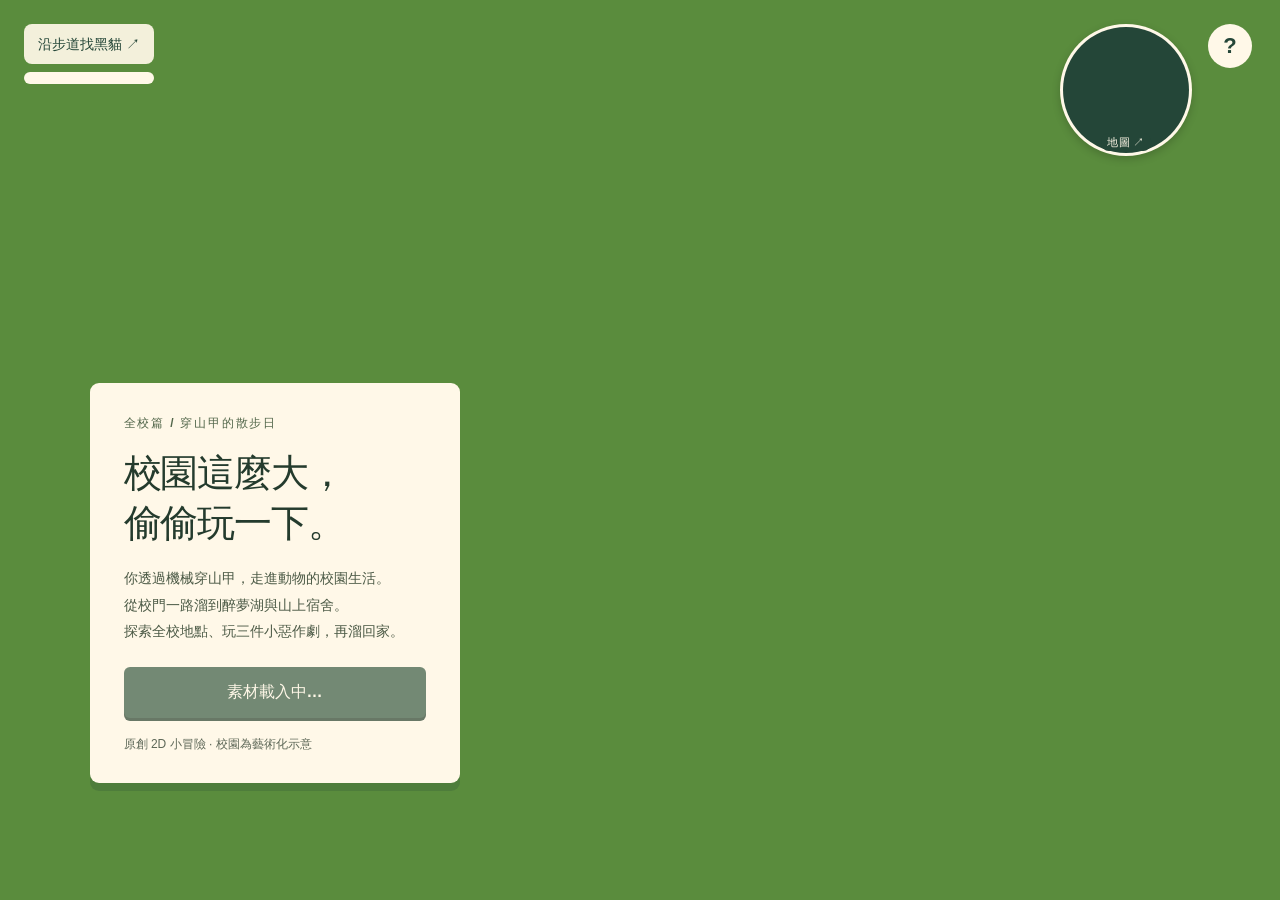
==== index.html @ 195bd1bb "perf: ship WebP assets so the game starts ~10x faster Startup download drops from 17.4 MB of PNG to " ====
<!doctype html>
<html lang="zh-Hant"><head><meta charset="utf-8"><meta name="viewport" content="width=device-width,initial-scale=1,viewport-fit=cover"><meta name="theme-color" content="#254a38"><title>穿山甲出沒 · 政大校園小冒險</title><link rel="icon" href="data:,"><link rel="stylesheet" href="./style.css?v=14"></head>
<body><main class="game-shell"><canvas id="game" tabindex="0" aria-label="穿山甲遊戲。方向鍵移動，C 蜷縮，E 互動，R 回基地。"></canvas>
<header class="hud"><div class="identity"><span class="chapter">政大 · 全校探索</span><strong>穿山甲出沒</strong></div><div class="mission"><span id="counter">今日搞怪　0 / 3</span><small id="mood">躲好，別被人類發現。</small></div><button id="map-toggle" aria-label="附近小地圖：中央是你，紅色箭頭指向任務。點擊開啟全校地圖"><canvas id="minimap" aria-hidden="true"></canvas><span>地圖 ↗</span></button><button id="help" aria-label="遊戲操作說明">?</button></header>
<section id="intro" class="intro"><span class="chapter">全校篇 / 穿山甲的散步日</span><h1>校園這麼大，<br>偷偷玩一下。</h1><p>你透過機械穿山甲，走進動物的校園生活。<br>從校門一路溜到醉夢湖與山上宿舍。<br>探索全校地點、玩三件小惡作劇，再溜回家。</p><button id="start" disabled>素材載入中…</button><small>原創 2D 小冒險 · 校園為藝術化示意</small></section>
<section id="finish" class="intro" hidden><span class="chapter">今日冒險完成</span><h1>小惡作劇，<br>全部成功。</h1><p>三件惡作劇成功，穿山甲平安回家。</p><button id="continue-exploring">繼續逛校園</button><button id="again">回秘密基地</button></section>
<dialog id="instructions"><button id="close-help" aria-label="關閉操作說明">×</button><h2>小聲一點。</h2><p>先按任務提示找黑貓。靠近動物按 E 對話。<br>任務與探索進度自動存在此瀏覽器。<br>按 R 回基地，不會清除任務。<br>從正門往前走，靠近校舍才會記在地圖上。<br>方向鍵或 WASD 移動。<br>靠近標記 1、2、3 的物品，按 E 搞怪。<br>進入花叢後按住 C 蜷縮，才能藏起來。<br>完成後回校門旁秘密基地，按 E 回家。</p><p>看人類頭上的泡泡：Z 是在打瞌睡，看不見你；手機是在低頭，只看得到正前方一小段。泡泡變橘色閃爍，代表他快抬頭了。</p><p>被抓到會回到基地，已完成的任務會保留。<br>手機拖曳左下搖桿移動，輕推慢走，放手停止。<br>右下互動／按住躲藏，可同時操作。<br>地圖顯示校園足跡；藍鵲偵察在完成委託後出現。</p><button id="replay-story">重看開場故事</button><button id="resume">知道了</button></dialog>
<p id="danger" role="status" hidden></p><aside class="quest-hud" aria-label="目前委託"><span id="quest-progress">動物朋友</span><button id="quest-guide">沿步道找黑貓 ↗</button><button id="scout" hidden>藍鵲偵察 · 看人類位置 ↗</button><small id="save-status" role="status"></small></aside><div class="explore-hud"><span id="explored">校園足跡　0 / 62</span><span id="location">政大校門</span><button id="destination" hidden aria-label="取消目前找路目標"></button></div><p id="toast" class="toast" hidden></p><footer id="keys">WASD 移動 <span>·</span> E 互動 <span>·</span> 按住 C 躲藏 <span>·</span> R 回基地</footer><dialog id="atlas" aria-labelledby="atlas-title"><header class="atlas-header"><div><span class="chapter">NCCU / 校園散步地圖</span><h2 id="atlas-title">下一站，偷偷去哪？</h2><p id="atlas-progress"></p></div><button id="close-map" aria-label="關閉全校地圖">×</button></header><div class="atlas-body"><section class="atlas-picture"><canvas id="atlas-map" aria-label="已探索校園地圖，走近校舍後會逐步顯示"></canvas><p>走到哪裡，地圖就記到哪裡。<br>● 深綠是你的位置　● 紅色是目的地<br>校園為遊戲化配置，請勿用於實地導航。</p><p id="scout-legend" hidden>● 橘色是藍鵲看到的人類；關閉地圖後才會繼續移動。</p><button id="atlas-quest">找目前任務 ↗</button><button id="go-home">找路回秘密基地 ↗</button></section><section class="atlas-directory"><div class="atlas-filters"><label for="place-search">找個地點</label><input id="place-search" type="search" placeholder="搜尋已探索的地點…" autocomplete="off"><label class="sr-only" for="zone-filter">校區</label><select id="zone-filter"><option>全部</option><option>山下校區</option><option>山上校區</option><option>自強宿舍</option><option>環山步道</option><option>河岸</option></select></div><p id="atlas-results" aria-live="polite"></p><div id="place-list"></div></section></div></dialog><p id="game-status" class="sr-only" aria-live="polite"></p><dialog id="prologue" aria-labelledby="story-title"><header class="story-top"><span data-chapter></span><button data-skip>跳過故事</button></header><div class="story-art"><img src="assets/story/awakening.webp?v=14" alt="研究室裡的機械穿山甲" hidden><p data-image-status role="status">插畫載入中…</p><button data-retry hidden>重新載入插畫</button></div><div class="story-dialogue"><section class="story-copy" aria-live="polite"><span data-speaker></span><h2 id="story-title"></h2><p data-text></p></section><footer class="story-controls"><button data-back>上一步</button><span data-count aria-label="故事進度"></span><button data-next>下一步 →</button></footer></div></dialog><dialog id="quest-dialog" aria-labelledby="quest-title"><div class="quest-conversation"><img id="quest-portrait" src="assets/campus/quest-cat.webp" alt="黑貓"><div><span id="quest-speaker"></span><h2 id="quest-title"></h2><p id="quest-text"></p></div></div><button id="quest-close" autofocus>知道了，出發 →</button></dialog><dialog id="closeup" aria-labelledby="closeup-title"><header><span class="chapter" id="closeup-place"></span><h2 id="closeup-title"></h2></header><div class="closeup-stage"></div><p id="closeup-hint" aria-live="polite"></p><button id="closeup-act">伸出爪子</button></dialog><div id="touch-controls" hidden><button id="joystick" aria-label="拖曳搖桿移動"><span></span></button><div class="touch-actions"><button id="touch-interact">互動</button><button id="touch-curl" aria-label="按住躲藏">躲藏</button></div></div></main><script type="module" src="./src/main.mjs?v=14"></script></body></html>
---- style.css ----
:root{font-family:"Avenir Next","PingFang TC",sans-serif;color:#243b2d;background:#5a8c3d;font-synthesis:none}*{box-sizing:border-box}body{margin:0;overflow:hidden}button{font:inherit;cursor:pointer;border:0;touch-action:manipulation}button:focus-visible,canvas:focus-visible{outline:3px solid #e9a24d;outline-offset:4px}[hidden]{display:none!important}.game-shell{position:relative;width:100%;height:100svh;min-height:480px;overflow:hidden}canvas{display:block;width:100%;height:100%;touch-action:none;outline:none}.hud{position:absolute;top:max(24px,env(safe-area-inset-top));left:28px;right:28px;display:flex;align-items:center;gap:18px;pointer-events:none}.identity{background:#fff8e8;padding:12px 22px;border-radius:7px;box-shadow:0 4px 0 #254a382b}.identity strong{display:block;font-size:22px;letter-spacing:.05em}.chapter{font-size:12px;font-weight:700;letter-spacing:.15em;color:#52664a}.mission{background:#254a38ed;color:#fff8e8;border-radius:7px;padding:12px 20px;box-shadow:0 4px 0 #254a382b}.mission span{display:block;font-size:16px;font-weight:700}.mission small{display:block;margin-top:5px;color:#e3e9d1;font-size:12px}.hud button{pointer-events:auto;margin-left:auto;width:44px;height:44px;border-radius:50%;background:#fff8e8;color:#244638;font-weight:800;font-size:22px}.intro{position:absolute;left:7%;bottom:13%;width:370px;background:#fff8e8;padding:30px 34px;border-radius:9px;box-shadow:0 8px 0 #24463835}.intro h1{font-size:38px;line-height:1.3;letter-spacing:-.03em;margin:17px 0}.intro p{font-size:14px;line-height:1.9;margin:0 0 22px;color:#4c5a46}.intro button,dialog #resume{display:block;background:#294e37;color:#fff8e8;border-radius:6px;padding:15px 24px;font-weight:700;font-size:16px;width:100%;box-shadow:0 3px 0 #193421}.intro button:disabled{opacity:.65;cursor:wait}.intro small{display:block;font-size:12px;margin-top:18px;color:#5d6757}button:active{transform:translateY(2px);transition-duration:50ms}footer{position:absolute;bottom:24px;left:28px;color:#fff8e8;background:#244638df;padding:11px 20px;border-radius:6px;font-size:12px;white-space:nowrap}footer span{margin:0 9px;color:#a8bf8c}.toast{position:absolute;left:50%;bottom:90px;transform:translateX(-50%);background:#fff8e8;color:#244638;padding:14px 22px;border-radius:8px;box-shadow:0 4px 0 #254a3830;text-align:center;font-size:14px;max-width:90%;width:max-content}dialog{border:0;border-radius:9px;background:#fff8e8;color:#243b2d;padding:30px;max-width:450px;width:calc(100% - 40px);box-shadow:0 15px 60px #18362b55}dialog::backdrop{background:#153e3070}dialog h2{font-size:30px}dialog p{font-size:14px;line-height:1.9}#close-help{float:right;font-size:26px;color:#244638;background:transparent;width:44px;height:44px}.sr-only{position:absolute;width:1px;height:1px;overflow:hidden;clip-path:inset(50%)}@media(max-width:600px){.hud{top:max(16px,env(safe-area-inset-top));left:16px;right:16px;gap:8px}.identity{padding:10px 12px}.identity strong{font-size:17px}.chapter{font-size:12px}.mission{padding:10px 12px}.mission span{font-size:12px}.mission small{font-size:12px;max-width:120px}.hud button{width:38px;height:38px;flex-shrink:0}.intro{left:20px;bottom:28px;width:calc(100% - 40px);padding:24px}.intro h1{font-size:33px;margin:12px 0}.intro p{font-size:13px;margin-bottom:16px}footer{display:none}.toast{bottom:240px;font-size:12px;padding:12px 16px}}@media(prefers-reduced-motion:reduce){button:active{transform:none}}

@media(hover:hover) and (pointer:fine){button:hover{filter:brightness(1.12)}}
:root{--paper:#fff8e8;--ink:#244638;--muted:#52664a;--line:#d5dcc3;--accent:#b94d32;--radius:8px;--space:16px}
button{transition:transform 120ms cubic-bezier(.2,.8,.2,1)}
.hud #map-toggle{font-size:14px;width:68px;border-radius:var(--radius)}.hud #help{margin-left:0}.explore-hud{position:absolute;left:28px;top:118px;display:flex;flex-direction:column;align-items:flex-start;gap:5px;pointer-events:none;color:var(--paper);font-size:12px}.explore-hud>span{background:#244638ed;padding:7px 12px;border-radius:6px}.explore-hud #location{background:#fff8e8ed;color:var(--ink)}#destination{pointer-events:auto;max-width:300px;background:var(--paper);color:var(--ink);text-align:left;padding:10px 12px;border-radius:6px;min-height:44px;font-size:13px}
#atlas{max-width:1120px;width:calc(100% - 48px);height:min(740px,calc(100svh - 48px));padding:24px;overflow:hidden}#atlas[open]{display:flex;flex-direction:column}.atlas-header{display:flex;justify-content:space-between;align-items:flex-start;gap:16px;margin-bottom:20px}.atlas-header h2{margin:6px 0 5px;font-size:30px;letter-spacing:-.035em}.atlas-header p{margin:0;color:var(--muted);font-size:13px}.atlas-header button{background:transparent;color:var(--ink);font-size:30px;min-width:44px;height:44px}.atlas-body{display:grid;grid-template-columns:minmax(0,1.7fr) minmax(280px,1fr);gap:24px;min-height:0;flex:1}.atlas-picture{min-width:0;display:flex;flex-direction:column;gap:12px}.atlas-picture canvas{width:100%;height:auto;aspect-ratio:13/9;background:#63a44b;border-radius:var(--radius)}.atlas-picture p{font-size:12px;line-height:1.7;color:var(--muted);margin:0}.atlas-picture button{align-self:flex-start;background:var(--ink);color:var(--paper);padding:12px 18px;border-radius:6px;font-size:13px;min-height:44px}.atlas-directory{display:flex;flex-direction:column;min-height:0}.atlas-filters{display:grid;grid-template-columns:1fr 110px;gap:8px}.atlas-filters label:not(.sr-only){grid-column:1/-1;font-size:13px;font-weight:700}.atlas-filters input,.atlas-filters select{font:inherit;font-size:14px;border:1px solid var(--line);border-radius:6px;min-height:44px;padding:8px 10px;color:var(--ink);background:#fff8e8;min-width:0}.atlas-filters :focus-visible{outline:3px solid #e9a24d;outline-offset:2px}#atlas-results{font-size:12px;line-height:1.5;margin:12px 0;color:var(--muted)}#place-list{overflow:auto;overscroll-behavior:contain;min-height:0;padding:2px 6px 2px 2px}.place-row{display:grid;grid-template-columns:1fr 24px;gap:5px;text-align:left;width:100%;min-height:64px;padding:13px 10px;background:transparent;color:var(--ink);border-bottom:1px solid var(--line)}.place-row strong{font-size:14px;font-weight:600}.place-row small{font-size:12px;color:var(--muted);grid-column:1}.place-row>span{grid-column:2;grid-row:1/3;align-self:center}.place-row:hover,.place-row:focus-visible{background:#e5ecd5}
@media(max-width:600px){.hud{gap:6px;flex-wrap:wrap}.hud .identity{padding:8px 12px}.hud .mission{order:4;flex-basis:100%;padding:8px 12px;display:flex;align-items:center;justify-content:space-between}.hud .mission small{margin-top:0;max-width:none;font-size:12px}.hud #map-toggle{width:60px;height:44px;margin-left:auto}.hud #help{width:44px;height:44px}.explore-hud{left:16px;right:16px;top:132px;gap:4px}.explore-hud #location{font-size:12px}.explore-hud #explored{font-size:12px}.intro{bottom:20px}.intro h1{font-size:30px}#atlas{width:calc(100% - 24px);height:calc(100svh - 24px);max-height:none;padding:16px}.atlas-header{margin-bottom:12px;gap:8px}.atlas-header h2{font-size:22px}.atlas-body{display:flex;flex-direction:column;gap:14px}.atlas-picture{gap:6px;flex-shrink:0}.atlas-picture canvas{height:190px;aspect-ratio:auto}.atlas-picture p{font-size:12px;line-height:1.4}.atlas-picture button{padding:8px 12px;min-height:36px;font-size:12px}.atlas-directory{flex:1}.atlas-filters{grid-template-columns:1fr 100px}.atlas-filters label:not(.sr-only){display:none}.atlas-filters input,.atlas-filters select{font-size:16px}#atlas-results{margin:8px 0}.place-row{min-height:62px}}
@media(prefers-reduced-motion:reduce){button{transition:none}}
#finish #again{margin-top:12px;background:transparent;color:var(--ink);box-shadow:none;border:1px solid var(--line);font-size:14px}

/* Full-viewport story stage. The dialogue is part of the scene. */
#prologue{position:fixed;inset:0;margin:0;width:100%;height:100svh;max-width:none;max-height:none;padding:0;border:0;border-radius:0;overflow:hidden;background:var(--ink);box-shadow:none}
#prologue::backdrop{background:var(--ink)}
.story-art{position:absolute;inset:0;display:flex;align-items:center;justify-content:center;flex-direction:column;background:var(--ink)}
.story-art img{width:100%;height:100%;object-fit:cover;object-position:50% 40%;display:block}
.story-art p{color:var(--paper);padding:24px;text-align:center;max-width:360px}.story-art button{background:var(--paper);color:var(--ink);padding:12px 22px;border-radius:var(--radius);min-height:48px}
.story-top{position:absolute;z-index:2;top:max(24px,env(safe-area-inset-top));left:32px;right:32px;display:flex;justify-content:space-between;align-items:center;gap:12px;color:var(--paper);font-size:13px;letter-spacing:.08em}
.story-top>span{background:#244638cc;padding:12px 20px;border-radius:30px}.story-top button{min-height:44px;padding:10px 18px;background:#244638cc;color:var(--paper);border:1px solid #fff8e855;border-radius:30px;font-size:13px}
.story-dialogue{position:absolute;z-index:3;left:50%;bottom:max(28px,env(safe-area-inset-bottom));transform:translateX(-50%);width:min(900px,calc(100% - 96px));background:var(--paper);border:3px solid #fff8e8;border-radius:32px;box-shadow:0 8px 0 #00000020,0 18px 48px #00000030}
.story-dialogue::before{content:"";position:absolute;top:-13px;left:20%;width:26px;height:26px;background:var(--paper);transform:rotate(45deg);border-radius:4px}
#prologue[data-speaker="cat"] .story-dialogue::before{left:67%}
.story-copy{position:relative;padding:30px 38px 0;min-height:0}
.story-copy>[data-speaker]{position:absolute;top:-24px;left:28px;background:var(--ink);color:var(--paper);padding:11px 25px;border:3px solid var(--paper);border-radius:20px;font-size:16px;font-weight:800;transform:rotate(-3deg);box-shadow:0 3px 0 #24463820}
#prologue[data-speaker="cat"] [data-speaker]{background:var(--accent)}
.story-copy h2{font-size:26px;line-height:1.4;margin:0 0 8px;letter-spacing:.02em}.story-copy p{font-size:22px;line-height:1.65;margin:0;color:var(--ink);font-weight:500}
#prologue .story-controls{position:static;display:flex;align-items:center;gap:16px;background:transparent;color:var(--muted);padding:12px 30px 16px;border-radius:0;white-space:normal}
.story-controls button{min-height:44px;padding:10px 18px;border-radius:24px;background:var(--ink);color:var(--paper);font-size:16px;font-weight:700}.story-controls [data-back]{background:transparent;color:var(--muted)}.story-controls button:disabled{opacity:.4;cursor:default}#prologue [data-count]{color:var(--muted);font-size:13px;margin:0;font-variant-numeric:tabular-nums}.story-controls [data-next]{margin-left:auto}
#replay-story{display:block;margin:16px 0;padding:12px;background:transparent;color:var(--ink);border:1px solid var(--line);border-radius:var(--radius);width:100%;min-height:44px}
@media(max-width:600px){.story-top{top:max(14px,env(safe-area-inset-top));left:14px;right:14px;font-size:11px;letter-spacing:0}.story-top>span{padding:10px 12px}.story-top button{padding:10px 12px;font-size:12px}.story-art{bottom:auto;height:69svh}.story-art img{object-position:53% 40%}#prologue[data-scene="cat"] .story-art img{object-position:55% 40%}#prologue[data-scene="awakening"] .story-art img{object-position:42% 40%}.story-dialogue{width:calc(100% - 24px);bottom:max(18px,env(safe-area-inset-bottom));border-radius:26px;max-height:49svh;overflow:visible}.story-copy{padding:28px 22px 0;max-height:36svh;overflow:auto}.story-copy>[data-speaker]{position:fixed;left:20px;top:-22px;font-size:14px;padding:9px 20px}.story-copy h2{font-size:22px;line-height:1.4;margin-bottom:8px}.story-copy p{font-size:17px;line-height:1.75}#prologue .story-controls{padding:8px 12px 12px;gap:8px}.story-controls button{font-size:14px;padding:10px 14px}.story-controls [data-count]{font-size:12px}}
@media(max-height:500px) and (min-width:601px){.story-top{top:12px}.story-dialogue{bottom:12px;width:calc(100% - 80px)}.story-copy{padding:18px 28px 0}.story-copy h2{font-size:22px}.story-copy p{font-size:16px}.story-copy>[data-speaker]{font-size:13px;padding:7px 18px}#prologue .story-controls{padding:4px 20px 8px}}
/* Keep the pangolin clear: dialogue occupies the opposite side of each scene. */
@media(min-width:601px){
 .story-dialogue{left:auto;right:28px;transform:none;width:min(500px,calc(50% - 40px))}
 #prologue[data-scene="awakening"] .story-dialogue{left:28px;right:auto}
 .story-copy{padding:26px 26px 0}.story-copy h2{font-size:22px}.story-copy p{font-size:17px;line-height:1.7}
 #prologue .story-controls{padding:10px 18px 14px}
}
@media(max-width:600px){
 .story-art{height:57svh}
 #prologue[data-scene="cat"] .story-art img{object-position:43% 50%}
 #prologue[data-scene="awakening"] .story-art img{object-position:80% 50%}
 #prologue[data-scene="mission"] .story-art img{object-position:27% 50%}
 .story-dialogue{bottom:max(16px,env(safe-area-inset-bottom));max-height:40svh}
 .story-copy{max-height:28svh}
}
/* Animal commissions: one readable objective, outside the player's center. */
.quest-hud{position:absolute;top:106px;left:28px;max-width:340px;background:var(--paper);color:var(--ink);border-radius:var(--radius);padding:12px 16px;box-shadow:0 4px 0 #00000020;display:grid;gap:4px}
.quest-hud>span{font-size:11px;font-weight:700;letter-spacing:.08em;color:var(--muted)}
.quest-hud button{display:block;min-height:44px;padding:4px 0;text-align:left;background:transparent;color:var(--ink);font-size:16px;font-weight:800;line-height:1.5}
.quest-hud button:disabled{cursor:default}.quest-hud small{font-size:11px;color:var(--muted)}
.quest-hud #scout{border-top:1px solid var(--line);font-size:14px}.explore-hud{top:250px}
#quest-dialog{position:fixed;inset:auto 24px 24px auto;margin:0;width:min(490px,calc(100% - 48px));max-height:40svh;padding:22px 24px;border-radius:24px;overflow:auto;background:var(--paper);color:var(--ink)}
#quest-dialog::backdrop{background:#00000015}.quest-conversation{display:flex;gap:18px;align-items:flex-start}
#quest-portrait{width:72px;height:96px;object-fit:contain;flex-shrink:0}
#quest-speaker{font-size:13px;font-weight:800;color:var(--muted)}#quest-title{font-size:22px;line-height:1.4;margin:6px 0 10px}#quest-text{font-size:16px;line-height:1.8;margin:0}
#quest-close{display:block;margin:16px 0 0 auto;min-height:44px;padding:10px 20px;background:var(--ink);color:var(--paper);border-radius:var(--radius);font-weight:700}
@media(hover:hover) and (pointer:fine){.quest-hud button:not(:disabled):hover{color:var(--ink);text-decoration:underline}#quest-close:hover{background:var(--muted)}}
@media(max-width:600px){
 .quest-hud{top:194px;left:16px;right:16px;max-width:none;padding:8px 12px;gap:0}.quest-hud button{font-size:14px;min-height:36px}.quest-hud small{font-size:11px}.explore-hud{top:132px}#destination{max-width:100%;padding:4px 10px;min-height:30px}
 #quest-dialog{inset:auto 12px 16px;width:calc(100% - 24px);max-height:38svh;padding:18px;border-radius:24px}.quest-conversation{gap:12px}#quest-portrait{width:48px;height:72px}#quest-title{font-size:22px;margin:4px 0 6px}#quest-text{font-size:14px;line-height:1.7}#quest-close{margin-top:12px}
 #atlas-quest,#go-home{min-height:36px;padding:6px 10px}
}
@media(max-width:600px){
 .explore-hud #explored{display:none}.quest-hud{top:210px}
}
.game-shell:has(#scout:not([hidden])) .explore-hud{top:280px}
@media(max-width:600px){
 .game-shell:has(#scout:not([hidden])) .explore-hud{top:132px}
 .quest-hud{top:176px}
 .game-shell:has(#destination:not([hidden])) .quest-hud{top:210px}
}
/* A live campus overview is also the entrance to the large atlas. */
.hud{align-items:flex-start}
.hud #map-toggle{position:absolute;right:60px;top:0;margin:0;width:180px;height:140px;padding:5px;border-radius:var(--radius);background:var(--paper);box-shadow:0 4px 0 #00000020;display:flex;flex-direction:column;gap:4px}
#minimap{width:100%;height:112px;pointer-events:none;border-radius:4px;background:var(--ink)}
#map-toggle span{font-size:11px;line-height:14px;letter-spacing:.04em}
.hud #help{margin-left:auto}
@media(max-width:600px){
 .hud #map-toggle{right:50px;width:94px;height:65px;padding:3px;gap:0}
 #minimap{height:45px}#map-toggle span{font-size:11px;line-height:14px;letter-spacing:0}
 .hud #help{position:absolute;right:0;top:0}
 .hud .identity{max-width:calc(100% - 152px)}
}
/* Local radar: player-centered, north-up, circular and compact. */
.hud #map-toggle{width:132px;height:132px;border-radius:50%;padding:3px;display:block;background:var(--paper);box-shadow:0 3px 8px #00000030}
#minimap{width:100%;height:100%;border-radius:50%;background:var(--ink)}
#map-toggle span{position:absolute;bottom:5px;left:50%;transform:translateX(-50%);padding:2px 6px;border-radius:var(--radius);background:var(--ink);color:var(--paper);font-size:11px;white-space:nowrap}
@media(max-width:600px){.hud #map-toggle{width:68px;height:68px;right:50px;padding:2px}#minimap{height:100%}#map-toggle span{bottom:2px;padding:1px 4px}}
/* Minimal gameplay HUD. Details remain in help and the full atlas. */
.hud .identity,.hud .mission,.explore-hud,#keys,#quest-progress{display:none}
.quest-hud,.game-shell:has(#destination:not([hidden])) .quest-hud{top:max(24px,env(safe-area-inset-top));left:24px;right:auto;max-width:calc(100% - 260px);padding:0;background:transparent;box-shadow:none;gap:8px}
.quest-hud button{min-height:40px;padding:8px 14px;border-radius:var(--radius);background:#fff8e8ed;font-size:14px;line-height:1.5}
.quest-hud #scout{border:0;font-size:13px}.quest-hud #save-status{max-width:210px;background:var(--paper);padding:6px 10px;border-radius:var(--radius)}
#danger{position:absolute;left:24px;top:78px;margin:0;padding:8px 12px;border-radius:var(--radius);background:var(--ink);color:var(--paper);font-size:13px;max-width:calc(100% - 200px)}
#touch-controls{position:absolute;inset:0;pointer-events:none}
#joystick{position:absolute;left:22px;bottom:max(26px,env(safe-area-inset-bottom));width:96px;height:96px;border-radius:50%;border:1px solid #fff8e880;background:#243b2d50;box-shadow:inset 0 0 0 7px #fff8e81a;display:grid;place-items:center;touch-action:none;pointer-events:auto}
#joystick span{display:block;width:42px;height:42px;border-radius:50%;background:#fff8e8df;border:2px solid #fff8e8;box-shadow:0 3px 8px #00000030;pointer-events:none;transition:transform 120ms ease-out}
#joystick.held span{transition:none}#joystick:active{transform:none}
.touch-actions{position:absolute;right:22px;bottom:max(28px,env(safe-area-inset-bottom));display:flex;align-items:flex-end;gap:12px;pointer-events:auto}
.touch-actions button{height:48px;width:48px;border-radius:50%;background:#fff8e8df;color:var(--ink);border:1px solid #fff8e8;font-size:12px;font-weight:700;touch-action:none;box-shadow:0 3px 8px #00000020}
.touch-actions #touch-interact{width:56px;height:56px;margin-bottom:24px}.touch-actions .held{background:var(--ink);color:var(--paper)}
@media(max-width:600px){
 .quest-hud,.game-shell:has(#destination:not([hidden])) .quest-hud{left:16px;top:max(16px,env(safe-area-inset-top));max-width:calc(100% - 160px)}
 .quest-hud button{font-size:12px;padding:8px 10px;min-height:38px}.quest-hud #scout{font-size:12px}
 #danger{left:16px;top:94px;font-size:12px;max-width:calc(100% - 32px)}
}
@media(prefers-reduced-motion:reduce){#joystick span{transition:none}}
/* v14 close-up pranks: the claw enters frame, tap the target */
#closeup{max-width:540px;padding:22px 24px 24px;border-radius:24px}
#closeup header h2{margin:4px 0 14px;font-size:24px;line-height:1.3}
.closeup-stage{aspect-ratio:400/260;border-radius:16px;overflow:hidden;cursor:pointer;box-shadow:inset 0 0 0 3px #24463822}
.closeup-stage svg{display:block;width:100%;height:100%}
.closeup-stage .claw{transform:translate(296px,182px) scale(1.25);transition:transform .5s cubic-bezier(.3,1.35,.5,1)}
.closeup-stage.reach .claw{transform:translate(calc(var(--tx) + 6px),calc(var(--ty) + 6px)) scale(1.25)}
.closeup-stage.done .claw{transform:translate(310px,200px) scale(1.25);transition-duration:.45s}
.closeup-stage .face.silly{display:none}
.closeup-stage.done .face.plain{display:none}
.closeup-stage.done .face.silly{display:inline;transform-box:view-box;transform-origin:200px 112px;animation:closeup-wobble .5s ease-out}
.closeup-stage .frog{opacity:0;transform:translateY(36px)}
.closeup-stage.done .frog{opacity:1;animation:closeup-hop .75s cubic-bezier(.2,.8,.3,1) forwards}
.closeup-stage.done .button{transform:translateY(4px)}
.closeup-stage .duck{transition:transform .7s cubic-bezier(.3,1.2,.5,1) .1s}
.closeup-stage.done .duck{transform:translate(78px,-122px)}
#closeup-hint{min-height:1.9em;margin:14px 0 0;font-size:15px;font-weight:600}
#closeup-act{display:block;margin:12px 0 0 auto;min-height:48px;padding:12px 22px;background:var(--ink);color:var(--paper);border-radius:var(--radius);font-weight:700;font-size:15px}
#closeup-act:disabled{opacity:.5;cursor:default}
@keyframes closeup-wobble{0%{transform:rotate(0) scale(1)}30%{transform:rotate(-8deg) scale(1.08)}60%{transform:rotate(6deg)}100%{transform:rotate(0)}}
@keyframes closeup-hop{0%{transform:translate(0,36px)}55%{transform:translate(-60px,-96px) rotate(-14deg)}100%{transform:translate(-120px,4px) rotate(0)}}
@media(max-width:600px){#closeup{inset:auto 12px 16px;margin:0;position:fixed;width:calc(100% - 24px);padding:16px}#closeup header h2{font-size:20px;margin-bottom:10px}#closeup-hint{font-size:14px}}
@media(prefers-reduced-motion:reduce){.closeup-stage .claw,.closeup-stage .duck{transition:none}.closeup-stage.done .face.silly,.closeup-stage.done .frog{animation:none}.closeup-stage.done .frog{transform:translate(-120px,4px)}}
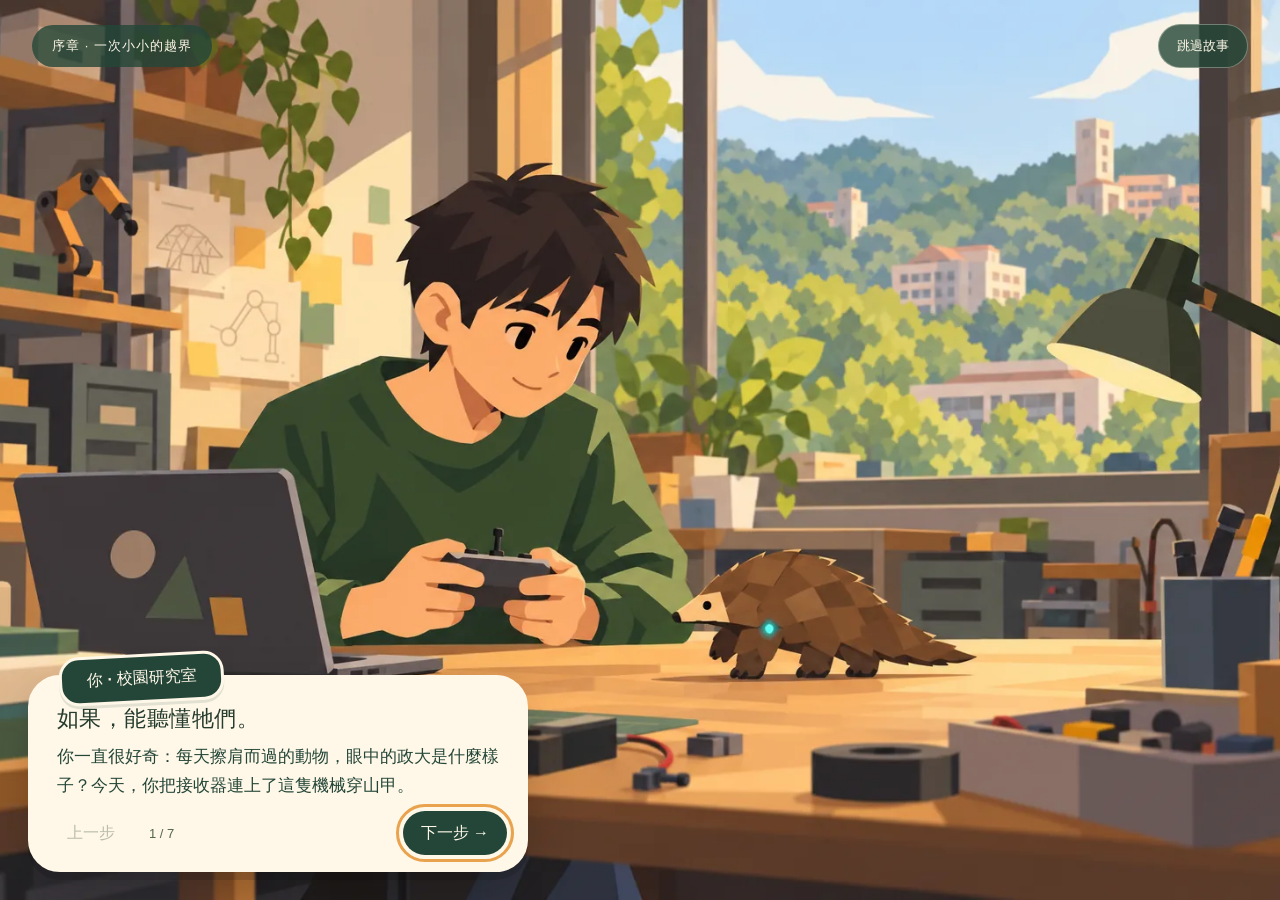
==== commit e9ad4012: "feat: phone-first controls, press anywhere to steer (v15) - Touch and drag anywhere on the playfield" ====
--- a/index.html
+++ b/index.html
@@ -1,8 +1,8 @@
 <!doctype html>
-<html lang="zh-Hant"><head><meta charset="utf-8"><meta name="viewport" content="width=device-width,initial-scale=1,viewport-fit=cover"><meta name="theme-color" content="#254a38"><title>穿山甲出沒 · 政大校園小冒險</title><link rel="icon" href="data:,"><link rel="stylesheet" href="./style.css?v=14"></head>
+<html lang="zh-Hant"><head><meta charset="utf-8"><meta name="viewport" content="width=device-width,initial-scale=1,viewport-fit=cover"><meta name="theme-color" content="#254a38"><title>穿山甲出沒 · 政大校園小冒險</title><link rel="icon" href="data:,"><link rel="stylesheet" href="./style.css?v=15"></head>
 <body><main class="game-shell"><canvas id="game" tabindex="0" aria-label="穿山甲遊戲。方向鍵移動，C 蜷縮，E 互動，R 回基地。"></canvas>
 <header class="hud"><div class="identity"><span class="chapter">政大 · 全校探索</span><strong>穿山甲出沒</strong></div><div class="mission"><span id="counter">今日搞怪　0 / 3</span><small id="mood">躲好，別被人類發現。</small></div><button id="map-toggle" aria-label="附近小地圖：中央是你，紅色箭頭指向任務。點擊開啟全校地圖"><canvas id="minimap" aria-hidden="true"></canvas><span>地圖 ↗</span></button><button id="help" aria-label="遊戲操作說明">?</button></header>
 <section id="intro" class="intro"><span class="chapter">全校篇 / 穿山甲的散步日</span><h1>校園這麼大，<br>偷偷玩一下。</h1><p>你透過機械穿山甲，走進動物的校園生活。<br>從校門一路溜到醉夢湖與山上宿舍。<br>探索全校地點、玩三件小惡作劇，再溜回家。</p><button id="start" disabled>素材載入中…</button><small>原創 2D 小冒險 · 校園為藝術化示意</small></section>
 <section id="finish" class="intro" hidden><span class="chapter">今日冒險完成</span><h1>小惡作劇，<br>全部成功。</h1><p>三件惡作劇成功，穿山甲平安回家。</p><button id="continue-exploring">繼續逛校園</button><button id="again">回秘密基地</button></section>
-<dialog id="instructions"><button id="close-help" aria-label="關閉操作說明">×</button><h2>小聲一點。</h2><p>先按任務提示找黑貓。靠近動物按 E 對話。<br>任務與探索進度自動存在此瀏覽器。<br>按 R 回基地，不會清除任務。<br>從正門往前走，靠近校舍才會記在地圖上。<br>方向鍵或 WASD 移動。<br>靠近標記 1、2、3 的物品，按 E 搞怪。<br>進入花叢後按住 C 蜷縮，才能藏起來。<br>完成後回校門旁秘密基地，按 E 回家。</p><p>看人類頭上的泡泡：Z 是在打瞌睡，看不見你；手機是在低頭，只看得到正前方一小段。泡泡變橘色閃爍，代表他快抬頭了。</p><p>被抓到會回到基地，已完成的任務會保留。<br>手機拖曳左下搖桿移動，輕推慢走，放手停止。<br>右下互動／按住躲藏，可同時操作。<br>地圖顯示校園足跡；藍鵲偵察在完成委託後出現。</p><button id="replay-story">重看開場故事</button><button id="resume">知道了</button></dialog>
-<p id="danger" role="status" hidden></p><aside class="quest-hud" aria-label="目前委託"><span id="quest-progress">動物朋友</span><button id="quest-guide">沿步道找黑貓 ↗</button><button id="scout" hidden>藍鵲偵察 · 看人類位置 ↗</button><small id="save-status" role="status"></small></aside><div class="explore-hud"><span id="explored">校園足跡　0 / 62</span><span id="location">政大校門</span><button id="destination" hidden aria-label="取消目前找路目標"></button></div><p id="toast" class="toast" hidden></p><footer id="keys">WASD 移動 <span>·</span> E 互動 <span>·</span> 按住 C 躲藏 <span>·</span> R 回基地</footer><dialog id="atlas" aria-labelledby="atlas-title"><header class="atlas-header"><div><span class="chapter">NCCU / 校園散步地圖</span><h2 id="atlas-title">下一站，偷偷去哪？</h2><p id="atlas-progress"></p></div><button id="close-map" aria-label="關閉全校地圖">×</button></header><div class="atlas-body"><section class="atlas-picture"><canvas id="atlas-map" aria-label="已探索校園地圖，走近校舍後會逐步顯示"></canvas><p>走到哪裡，地圖就記到哪裡。<br>● 深綠是你的位置　● 紅色是目的地<br>校園為遊戲化配置，請勿用於實地導航。</p><p id="scout-legend" hidden>● 橘色是藍鵲看到的人類；關閉地圖後才會繼續移動。</p><button id="atlas-quest">找目前任務 ↗</button><button id="go-home">找路回秘密基地 ↗</button></section><section class="atlas-directory"><div class="atlas-filters"><label for="place-search">找個地點</label><input id="place-search" type="search" placeholder="搜尋已探索的地點…" autocomplete="off"><label class="sr-only" for="zone-filter">校區</label><select id="zone-filter"><option>全部</option><option>山下校區</option><option>山上校區</option><option>自強宿舍</option><option>環山步道</option><option>河岸</option></select></div><p id="atlas-results" aria-live="polite"></p><div id="place-list"></div></section></div></dialog><p id="game-status" class="sr-only" aria-live="polite"></p><dialog id="prologue" aria-labelledby="story-title"><header class="story-top"><span data-chapter></span><button data-skip>跳過故事</button></header><div class="story-art"><img src="assets/story/awakening.webp?v=14" alt="研究室裡的機械穿山甲" hidden><p data-image-status role="status">插畫載入中…</p><button data-retry hidden>重新載入插畫</button></div><div class="story-dialogue"><section class="story-copy" aria-live="polite"><span data-speaker></span><h2 id="story-title"></h2><p data-text></p></section><footer class="story-controls"><button data-back>上一步</button><span data-count aria-label="故事進度"></span><button data-next>下一步 →</button></footer></div></dialog><dialog id="quest-dialog" aria-labelledby="quest-title"><div class="quest-conversation"><img id="quest-portrait" src="assets/campus/quest-cat.webp" alt="黑貓"><div><span id="quest-speaker"></span><h2 id="quest-title"></h2><p id="quest-text"></p></div></div><button id="quest-close" autofocus>知道了，出發 →</button></dialog><dialog id="closeup" aria-labelledby="closeup-title"><header><span class="chapter" id="closeup-place"></span><h2 id="closeup-title"></h2></header><div class="closeup-stage"></div><p id="closeup-hint" aria-live="polite"></p><button id="closeup-act">伸出爪子</button></dialog><div id="touch-controls" hidden><button id="joystick" aria-label="拖曳搖桿移動"><span></span></button><div class="touch-actions"><button id="touch-interact">互動</button><button id="touch-curl" aria-label="按住躲藏">躲藏</button></div></div></main><script type="module" src="./src/main.mjs?v=14"></script></body></html>
+<dialog id="instructions"><button id="close-help" aria-label="關閉操作說明">×</button><h2>小聲一點。</h2><p>先按任務提示找黑貓。靠近動物按 E 對話。<br>任務與探索進度自動存在此瀏覽器。<br>按 R 回基地，不會清除任務。<br>從正門往前走，靠近校舍才會記在地圖上。<br>方向鍵或 WASD 移動。<br>靠近標記 1、2、3 的物品，按 E 搞怪。<br>進入花叢後按住 C 蜷縮，才能藏起來。<br>完成後回校門旁秘密基地，按 E 回家。</p><p>看人類頭上的泡泡：Z 是在打瞌睡，看不見你；手機是在低頭，只看得到正前方一小段。泡泡變橘色閃爍，代表他快抬頭了。</p><p>被抓到會回到基地，已完成的任務會保留。<br>手機按住畫面任何地方拖曳就能移動，輕推慢走，放手停止。<br>右下互動／按住躲藏，可同時操作。<br>地圖顯示校園足跡；藍鵲偵察在完成委託後出現。</p><button id="replay-story">重看開場故事</button><button id="resume">知道了</button></dialog>
+<p id="danger" role="status" hidden></p><aside class="quest-hud" aria-label="目前委託"><span id="quest-progress">動物朋友</span><button id="quest-guide">沿步道找黑貓 ↗</button><button id="scout" hidden>藍鵲偵察 · 看人類位置 ↗</button><small id="save-status" role="status"></small></aside><div class="explore-hud"><span id="explored">校園足跡　0 / 62</span><span id="location">政大校門</span><button id="destination" hidden aria-label="取消目前找路目標"></button></div><p id="toast" class="toast" hidden></p><footer id="keys">WASD 移動 <span>·</span> E 互動 <span>·</span> 按住 C 躲藏 <span>·</span> R 回基地</footer><dialog id="atlas" aria-labelledby="atlas-title"><header class="atlas-header"><div><span class="chapter">NCCU / 校園散步地圖</span><h2 id="atlas-title">下一站，偷偷去哪？</h2><p id="atlas-progress"></p></div><button id="close-map" aria-label="關閉全校地圖">×</button></header><div class="atlas-body"><section class="atlas-picture"><canvas id="atlas-map" aria-label="已探索校園地圖，走近校舍後會逐步顯示"></canvas><p>走到哪裡，地圖就記到哪裡。<br>● 深綠是你的位置　● 紅色是目的地<br>校園為遊戲化配置，請勿用於實地導航。</p><p id="scout-legend" hidden>● 橘色是藍鵲看到的人類；關閉地圖後才會繼續移動。</p><button id="atlas-quest">找目前任務 ↗</button><button id="go-home">找路回秘密基地 ↗</button></section><section class="atlas-directory"><div class="atlas-filters"><label for="place-search">找個地點</label><input id="place-search" type="search" placeholder="搜尋已探索的地點…" autocomplete="off"><label class="sr-only" for="zone-filter">校區</label><select id="zone-filter"><option>全部</option><option>山下校區</option><option>山上校區</option><option>自強宿舍</option><option>環山步道</option><option>河岸</option></select></div><p id="atlas-results" aria-live="polite"></p><div id="place-list"></div></section></div></dialog><p id="game-status" class="sr-only" aria-live="polite"></p><dialog id="prologue" aria-labelledby="story-title"><header class="story-top"><span data-chapter></span><button data-skip>跳過故事</button></header><div class="story-art"><img src="assets/story/awakening.webp?v=15" alt="研究室裡的機械穿山甲" hidden><p data-image-status role="status">插畫載入中…</p><button data-retry hidden>重新載入插畫</button></div><div class="story-dialogue"><section class="story-copy" aria-live="polite"><span data-speaker></span><h2 id="story-title"></h2><p data-text></p></section><footer class="story-controls"><button data-back>上一步</button><span data-count aria-label="故事進度"></span><button data-next>下一步 →</button></footer></div></dialog><dialog id="quest-dialog" aria-labelledby="quest-title"><div class="quest-conversation"><img id="quest-portrait" src="assets/campus/quest-cat.webp" alt="黑貓"><div><span id="quest-speaker"></span><h2 id="quest-title"></h2><p id="quest-text"></p></div></div><button id="quest-close" autofocus>知道了，出發 →</button></dialog><dialog id="closeup" aria-labelledby="closeup-title"><header><span class="chapter" id="closeup-place"></span><h2 id="closeup-title"></h2></header><div class="closeup-stage"></div><p id="closeup-hint" aria-live="polite"></p><button id="closeup-act">伸出爪子</button></dialog><div id="touch-controls" hidden><div id="joystick" aria-hidden="true"><span></span></div><p id="touch-hint">按住畫面任何地方拖曳移動</p><div class="touch-actions"><button id="touch-interact">互動</button><button id="touch-curl" aria-label="按住躲藏">躲藏</button></div></div><div id="rotate" aria-live="polite"><span aria-hidden="true">📱</span><strong>轉成橫向更好玩</strong><small>穿山甲出沒是為橫向手機設計的</small></div></main><script type="module" src="./src/main.mjs?v=15"></script></body></html>
--- a/style.css
+++ b/style.css
@@ -129,3 +129,33 @@
 @keyframes closeup-hop{0%{transform:translate(0,36px)}55%{transform:translate(-60px,-96px) rotate(-14deg)}100%{transform:translate(-120px,4px) rotate(0)}}
 @media(max-width:600px){#closeup{inset:auto 12px 16px;margin:0;position:fixed;width:calc(100% - 24px);padding:16px}#closeup header h2{font-size:20px;margin-bottom:10px}#closeup-hint{font-size:14px}}
 @media(prefers-reduced-motion:reduce){.closeup-stage .claw,.closeup-stage .duck{transition:none}.closeup-stage.done .face.silly,.closeup-stage.done .frog{animation:none}.closeup-stage.done .frog{transform:translate(-120px,4px)}}
+/* v15 mobile-first: landscape phones, press anywhere to steer */
+.game-shell{min-height:0}
+#joystick{left:0;top:0;bottom:auto;width:104px;height:104px;margin:-52px 0 0 -52px;pointer-events:none;opacity:0;transition:opacity 120ms ease-out}
+#joystick.held{opacity:1}
+#joystick span{width:44px;height:44px}
+#touch-hint{position:absolute;left:50%;bottom:max(14px,env(safe-area-inset-bottom));transform:translateX(-50%);margin:0;padding:6px 14px;border-radius:999px;background:#244638c4;color:var(--paper);font-size:12px;white-space:nowrap;pointer-events:none;transition:opacity .4s}
+#touch-controls:has(#joystick.held) #touch-hint{opacity:0}
+.touch-actions{right:max(20px,env(safe-area-inset-right));bottom:max(16px,env(safe-area-inset-bottom))}
+.touch-actions button{width:58px;height:58px;font-size:13px}.touch-actions #touch-interact{width:66px;height:66px;margin-bottom:30px}
+#rotate{display:none;position:fixed;inset:0;z-index:50;background:var(--ink);color:var(--paper);flex-direction:column;align-items:center;justify-content:center;gap:10px;text-align:center;padding:24px}
+#rotate span{font-size:46px;display:inline-block;animation:rotate-hint 1.8s ease-in-out infinite}
+#rotate strong{font-size:20px}#rotate small{font-size:13px;opacity:.8}
+@keyframes rotate-hint{0%,30%{transform:rotate(0)}60%,100%{transform:rotate(90deg)}}
+@media (orientation:portrait) and (pointer:coarse){#rotate{display:flex}}
+@media (prefers-reduced-motion:reduce){#rotate span{animation:none;transform:rotate(90deg)}}
+/* Landscape phones: short screens get a compact HUD that stays out of the playfield */
+@media (max-height:500px){
+ .hud{top:max(10px,env(safe-area-inset-top));left:max(14px,env(safe-area-inset-left));right:max(14px,env(safe-area-inset-right))}
+ .hud .identity,.hud .mission,footer{display:none}
+ .hud #map-toggle{width:84px;height:84px;top:0;right:52px}
+ .hud #help{width:40px;height:40px;font-size:18px}
+ .quest-hud{top:max(10px,env(safe-area-inset-top));left:max(14px,env(safe-area-inset-left));max-width:260px;padding:0;background:transparent;box-shadow:none}
+ .quest-hud>span{display:none}.quest-hud button{min-height:38px;padding:6px 12px;font-size:13px}
+ .explore-hud{top:58px;left:max(14px,env(safe-area-inset-left));font-size:11px}.explore-hud #explored{display:none}
+ #danger{top:auto;bottom:max(14px,env(safe-area-inset-bottom));left:50%;transform:translateX(-50%);max-width:60%}
+ .toast{bottom:64px}
+ #quest-dialog,#closeup{inset:auto 12px 10px auto;margin:0;position:fixed;width:min(520px,calc(100% - 24px));max-height:calc(100svh - 20px);padding:14px 18px}
+ .closeup-stage{max-height:52svh;margin:0 auto}
+ #closeup header h2{font-size:18px;margin:2px 0 8px}#closeup-hint{margin-top:8px;font-size:13px}#closeup-act{margin-top:6px;min-height:44px;padding:10px 18px}
+}
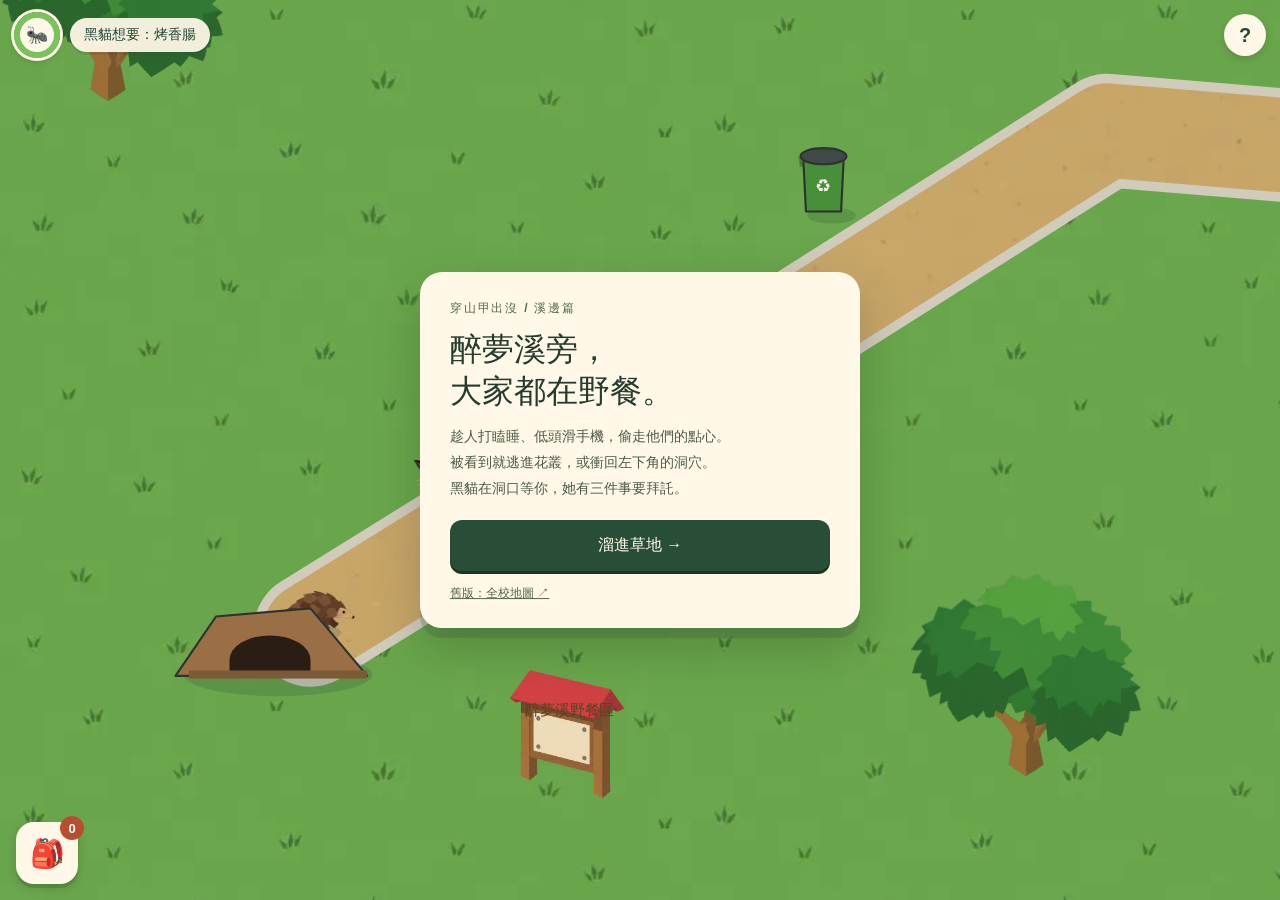
==== commit 32e252af: "feat: 溪邊篇, a compact gameplay-first meadow replaces the campus map Instead of modelling the real cam" ====
--- a/index.html
+++ b/index.html
@@ -1,8 +1,25 @@
 <!doctype html>
-<html lang="zh-Hant"><head><meta charset="utf-8"><meta name="viewport" content="width=device-width,initial-scale=1,viewport-fit=cover"><meta name="theme-color" content="#254a38"><title>穿山甲出沒 · 政大校園小冒險</title><link rel="icon" href="data:,"><link rel="stylesheet" href="./style.css?v=15"></head>
-<body><main class="game-shell"><canvas id="game" tabindex="0" aria-label="穿山甲遊戲。方向鍵移動，C 蜷縮，E 互動，R 回基地。"></canvas>
-<header class="hud"><div class="identity"><span class="chapter">政大 · 全校探索</span><strong>穿山甲出沒</strong></div><div class="mission"><span id="counter">今日搞怪　0 / 3</span><small id="mood">躲好，別被人類發現。</small></div><button id="map-toggle" aria-label="附近小地圖：中央是你，紅色箭頭指向任務。點擊開啟全校地圖"><canvas id="minimap" aria-hidden="true"></canvas><span>地圖 ↗</span></button><button id="help" aria-label="遊戲操作說明">?</button></header>
-<section id="intro" class="intro"><span class="chapter">全校篇 / 穿山甲的散步日</span><h1>校園這麼大，<br>偷偷玩一下。</h1><p>你透過機械穿山甲，走進動物的校園生活。<br>從校門一路溜到醉夢湖與山上宿舍。<br>探索全校地點、玩三件小惡作劇，再溜回家。</p><button id="start" disabled>素材載入中…</button><small>原創 2D 小冒險 · 校園為藝術化示意</small></section>
-<section id="finish" class="intro" hidden><span class="chapter">今日冒險完成</span><h1>小惡作劇，<br>全部成功。</h1><p>三件惡作劇成功，穿山甲平安回家。</p><button id="continue-exploring">繼續逛校園</button><button id="again">回秘密基地</button></section>
-<dialog id="instructions"><button id="close-help" aria-label="關閉操作說明">×</button><h2>小聲一點。</h2><p>先按任務提示找黑貓。靠近動物按 E 對話。<br>任務與探索進度自動存在此瀏覽器。<br>按 R 回基地，不會清除任務。<br>從正門往前走，靠近校舍才會記在地圖上。<br>方向鍵或 WASD 移動。<br>靠近標記 1、2、3 的物品，按 E 搞怪。<br>進入花叢後按住 C 蜷縮，才能藏起來。<br>完成後回校門旁秘密基地，按 E 回家。</p><p>看人類頭上的泡泡：Z 是在打瞌睡，看不見你；手機是在低頭，只看得到正前方一小段。泡泡變橘色閃爍，代表他快抬頭了。</p><p>被抓到會回到基地，已完成的任務會保留。<br>手機按住畫面任何地方拖曳就能移動，輕推慢走，放手停止。<br>右下互動／按住躲藏，可同時操作。<br>地圖顯示校園足跡；藍鵲偵察在完成委託後出現。</p><button id="replay-story">重看開場故事</button><button id="resume">知道了</button></dialog>
-<p id="danger" role="status" hidden></p><aside class="quest-hud" aria-label="目前委託"><span id="quest-progress">動物朋友</span><button id="quest-guide">沿步道找黑貓 ↗</button><button id="scout" hidden>藍鵲偵察 · 看人類位置 ↗</button><small id="save-status" role="status"></small></aside><div class="explore-hud"><span id="explored">校園足跡　0 / 62</span><span id="location">政大校門</span><button id="destination" hidden aria-label="取消目前找路目標"></button></div><p id="toast" class="toast" hidden></p><footer id="keys">WASD 移動 <span>·</span> E 互動 <span>·</span> 按住 C 躲藏 <span>·</span> R 回基地</footer><dialog id="atlas" aria-labelledby="atlas-title"><header class="atlas-header"><div><span class="chapter">NCCU / 校園散步地圖</span><h2 id="atlas-title">下一站，偷偷去哪？</h2><p id="atlas-progress"></p></div><button id="close-map" aria-label="關閉全校地圖">×</button></header><div class="atlas-body"><section class="atlas-picture"><canvas id="atlas-map" aria-label="已探索校園地圖，走近校舍後會逐步顯示"></canvas><p>走到哪裡，地圖就記到哪裡。<br>● 深綠是你的位置　● 紅色是目的地<br>校園為遊戲化配置，請勿用於實地導航。</p><p id="scout-legend" hidden>● 橘色是藍鵲看到的人類；關閉地圖後才會繼續移動。</p><button id="atlas-quest">找目前任務 ↗</button><button id="go-home">找路回秘密基地 ↗</button></section><section class="atlas-directory"><div class="atlas-filters"><label for="place-search">找個地點</label><input id="place-search" type="search" placeholder="搜尋已探索的地點…" autocomplete="off"><label class="sr-only" for="zone-filter">校區</label><select id="zone-filter"><option>全部</option><option>山下校區</option><option>山上校區</option><option>自強宿舍</option><option>環山步道</option><option>河岸</option></select></div><p id="atlas-results" aria-live="polite"></p><div id="place-list"></div></section></div></dialog><p id="game-status" class="sr-only" aria-live="polite"></p><dialog id="prologue" aria-labelledby="story-title"><header class="story-top"><span data-chapter></span><button data-skip>跳過故事</button></header><div class="story-art"><img src="assets/story/awakening.webp?v=15" alt="研究室裡的機械穿山甲" hidden><p data-image-status role="status">插畫載入中…</p><button data-retry hidden>重新載入插畫</button></div><div class="story-dialogue"><section class="story-copy" aria-live="polite"><span data-speaker></span><h2 id="story-title"></h2><p data-text></p></section><footer class="story-controls"><button data-back>上一步</button><span data-count aria-label="故事進度"></span><button data-next>下一步 →</button></footer></div></dialog><dialog id="quest-dialog" aria-labelledby="quest-title"><div class="quest-conversation"><img id="quest-portrait" src="assets/campus/quest-cat.webp" alt="黑貓"><div><span id="quest-speaker"></span><h2 id="quest-title"></h2><p id="quest-text"></p></div></div><button id="quest-close" autofocus>知道了，出發 →</button></dialog><dialog id="closeup" aria-labelledby="closeup-title"><header><span class="chapter" id="closeup-place"></span><h2 id="closeup-title"></h2></header><div class="closeup-stage"></div><p id="closeup-hint" aria-live="polite"></p><button id="closeup-act">伸出爪子</button></dialog><div id="touch-controls" hidden><div id="joystick" aria-hidden="true"><span></span></div><p id="touch-hint">按住畫面任何地方拖曳移動</p><div class="touch-actions"><button id="touch-interact">互動</button><button id="touch-curl" aria-label="按住躲藏">躲藏</button></div></div><div id="rotate" aria-live="polite"><span aria-hidden="true">📱</span><strong>轉成橫向更好玩</strong><small>穿山甲出沒是為橫向手機設計的</small></div></main><script type="module" src="./src/main.mjs?v=15"></script></body></html>
+<html lang="zh-Hant"><head><meta charset="utf-8"><meta name="viewport" content="width=device-width,initial-scale=1,viewport-fit=cover"><meta name="theme-color" content="#254a38"><title>穿山甲出沒 · 溪邊篇</title><link rel="icon" href="data:,"><link rel="stylesheet" href="./style.css?v=16"><link rel="stylesheet" href="./meadow.css?v=16"></head>
+<body><main class="game-shell meadow">
+<canvas id="game" tabindex="0" aria-label="穿山甲出沒溪邊篇。拖曳或方向鍵移動，E 互動，按住 C 躲藏。"></canvas>
+<header class="m-hud">
+ <div id="stamina" role="img" aria-label="體力 100%"><span aria-hidden="true">🐜</span></div>
+ <p id="quest">黑貓想要：烤香腸</p>
+ <button id="help" aria-label="怎麼玩">?</button>
+</header>
+<button id="backpack" aria-label="打開背包"><span aria-hidden="true">🎒</span><b>0</b></button>
+<section id="pack-panel" hidden aria-label="背包"><header><strong>背包</strong><small>點食物就會吃掉，回體力</small><button id="pack-close" aria-label="關上背包">×</button></header><div id="pack-slots"></div></section>
+<p id="danger" role="status" hidden></p>
+<p id="toast" class="toast" role="status" hidden></p>
+<section id="forage" hidden aria-label="吃螞蟻"><header><strong>吃螞蟻</strong><span>吃到 <b data-score>0</b> 隻</span></header><canvas aria-label="點螞蟻吃掉；別點紅色兵蟻"></canvas><i data-time></i><p data-hint>點黑色的螞蟻，別點紅色的兵蟻</p></section>
+<div id="touch-controls" hidden><div id="joystick" aria-hidden="true"><span></span></div><p id="touch-hint">按住畫面任何地方拖曳移動</p><div class="touch-actions"><button id="touch-interact">互動</button><button id="touch-curl" aria-label="按住躲藏">躲藏</button></div></div>
+<section id="intro" class="m-card"><span class="chapter">穿山甲出沒 / 溪邊篇</span><h1>醉夢溪旁，<br>大家都在野餐。</h1><p>趁人打瞌睡、低頭滑手機，偷走他們的點心。<br>被看到就逃進花叢，或衝回左下角的洞穴。<br>黑貓在洞口等你，她有三件事要拜託。</p><button id="start" disabled>素材載入中…</button><small><a href="./classic.html">舊版：全校地圖 ↗</a></small></section>
+<section id="finish" class="m-card" hidden><span class="chapter">溪邊篇完成</span><h1>整片草地，<br>都認得你了。</h1><p>黑貓的三個委託全部完成。下一塊區域：宿舍區，製作中。<br>你可以繼續在溪邊偷吃、吃螞蟻。</p><button id="finish-continue">繼續在溪邊玩</button></section>
+<dialog id="cat-dialog" aria-labelledby="cat-title"><div class="quest-conversation"><img src="assets/campus/quest-cat.webp" alt="黑貓" width="64"><div><span>洞口的黑貓</span><h2 id="cat-title"></h2><p id="cat-text"></p></div></div><button id="cat-close" autofocus>知道了 →</button></dialog>
+<dialog id="help-dialog" aria-labelledby="help-title"><button id="close-help" aria-label="關閉">×</button><h2 id="help-title">怎麼玩</h2>
+ <p><b>移動</b>：按住畫面任何地方拖曳（電腦用方向鍵或 WASD）。<br><b>互動</b>：靠近東西時按「互動」（E）：偷點心、翻垃圾桶、吃螞蟻、和黑貓說話。<br><b>躲藏</b>：在花叢裡按住「躲藏」（C），沒人看得到你。</p>
+ <p>人頭上的泡泡：Z 是在睡覺，手機是在低頭，這時才偷得到。泡泡變橘色代表他快抬頭了。當著人的面偷，會被追。</p>
+ <p>左上圓圈是體力，走路會慢慢用掉；打開左下背包點食物就能吃。被抓到會被沒收食物、送回洞穴；逃進洞穴就安全。</p>
+</dialog>
+<div id="rotate" aria-live="polite"><span aria-hidden="true">📱</span><strong>轉成橫向更好玩</strong><small>穿山甲出沒是為橫向手機設計的</small></div>
+</main><script type="module" src="./src/meadow/main.mjs?v=16"></script></body></html>
--- a/style.css
+++ b/style.css
@@ -159,3 +159,18 @@
  .closeup-stage{max-height:52svh;margin:0 auto}
  #closeup header h2{font-size:18px;margin:2px 0 8px}#closeup-hint{margin-top:8px;font-size:13px}#closeup-act{margin-top:6px;min-height:44px;padding:10px 18px}
 }
+/* v16 吃螞蟻覓食：體力圓餅、右下覓食面板 */
+#stamina{--fill:1;position:absolute;left:max(18px,env(safe-area-inset-left));bottom:max(18px,env(safe-area-inset-bottom));width:46px;height:46px;border-radius:50%;display:grid;place-items:center;background:conic-gradient(#7ac25a calc(var(--fill)*360deg),#244638b0 0);box-shadow:0 0 0 3px var(--paper),0 3px 8px #00000030;pointer-events:none}
+#stamina::after{content:"";position:absolute;inset:6px;border-radius:50%;background:var(--paper)}
+#stamina span{position:relative;z-index:1;font-size:18px}
+#stamina.tired{background:conic-gradient(#e0604f calc(var(--fill)*360deg),#244638b0 0);animation:tired-pulse 1s ease-in-out infinite}
+@keyframes tired-pulse{50%{transform:scale(1.08)}}
+#forage{position:absolute;right:max(14px,env(safe-area-inset-right));bottom:max(14px,env(safe-area-inset-bottom));width:min(300px,42vw);background:var(--paper);border-radius:20px;padding:10px 12px 12px;box-shadow:0 10px 30px #18362b55;z-index:5}
+#forage header{display:flex;justify-content:space-between;align-items:baseline;color:var(--ink);font-size:13px;margin-bottom:6px}#forage strong{font-size:16px}#forage b{font-size:18px}
+#forage canvas{display:block;width:100%;height:min(210px,46svh);border-radius:12px;touch-action:none;cursor:pointer}
+#forage i{--left:1;display:block;height:6px;margin-top:8px;border-radius:3px;background:linear-gradient(90deg,#7ac25a calc(var(--left)*100%),#d5dcc3 0)}
+#forage p{margin:6px 0 0;font-size:12px;color:var(--muted);min-height:1.5em}
+@media (max-height:500px){#forage{width:min(280px,40vw)}#forage canvas{height:42svh}}
+@media (prefers-reduced-motion:reduce){#stamina.tired{animation:none}}
+#touch-controls.foraging .touch-actions,#touch-controls.foraging #touch-hint{display:none}
+*{-webkit-tap-highlight-color:transparent}
--- a/meadow.css
+++ b/meadow.css
@@ -0,0 +1,31 @@
+/* 溪邊篇介面：常駐只有左上體力與委託、左下背包、右下互動／躲藏 */
+.meadow #stamina{position:relative;left:auto;bottom:auto;flex:none}
+.m-hud{position:absolute;top:max(12px,env(safe-area-inset-top));left:max(14px,env(safe-area-inset-left));right:max(14px,env(safe-area-inset-right));display:flex;align-items:center;gap:10px;pointer-events:none}
+#quest{margin:0;padding:8px 14px;border-radius:999px;background:#fff8e8ee;color:var(--ink);font-size:14px;font-weight:700;box-shadow:0 3px 0 #24463822}
+.m-hud #help{pointer-events:auto;margin-left:auto;width:42px;height:42px;border-radius:50%;background:var(--paper);color:var(--ink);font-weight:800;font-size:20px;box-shadow:0 3px 8px #00000025}
+#backpack{position:absolute;left:max(16px,env(safe-area-inset-left));bottom:max(16px,env(safe-area-inset-bottom));width:62px;height:62px;border-radius:18px;background:var(--paper);box-shadow:0 4px 0 #24463833,0 4px 12px #00000025;font-size:28px;display:grid;place-items:center;z-index:4}
+#backpack b{position:absolute;top:-6px;right:-6px;min-width:24px;height:24px;border-radius:12px;background:var(--accent);color:#fff;font-size:13px;display:grid;place-items:center;padding:0 6px}
+#pack-panel{position:absolute;left:max(16px,env(safe-area-inset-left));bottom:calc(max(16px,env(safe-area-inset-bottom)) + 72px);width:min(360px,calc(100% - 32px));background:var(--paper);border-radius:20px;padding:12px;box-shadow:0 10px 30px #18362b55;z-index:6}
+#pack-panel header{display:flex;align-items:center;gap:10px;margin-bottom:8px;color:var(--ink)}#pack-panel small{color:var(--muted);font-size:12px}
+#pack-close{margin-left:auto;width:36px;height:36px;border-radius:50%;background:transparent;color:var(--ink);font-size:22px}
+#pack-slots{display:grid;grid-template-columns:repeat(6,1fr);gap:6px}
+.slot{aspect-ratio:1;border-radius:12px;background:#efe6d6;border:2px dashed #d5dcc3;display:flex;flex-direction:column;align-items:center;justify-content:center;padding:2px;color:var(--ink)}
+.slot:not(:disabled){border-style:solid;border-color:#d0cbbb;background:#fff}
+.slot canvas{width:44px;height:44px}.slot span{font-size:9px;line-height:1.2;text-align:center}
+.meadow #danger{top:auto;left:50%;bottom:max(14px,env(safe-area-inset-bottom));transform:translateX(-50%);background:#b94d32;color:#fff;font-weight:700}
+.meadow .toast{bottom:84px}
+.m-card{position:absolute;left:50%;top:50%;transform:translate(-50%,-50%);width:min(440px,calc(100% - 40px));max-height:calc(100svh - 24px);overflow:auto;background:var(--paper);padding:26px 30px;border-radius:22px;box-shadow:0 10px 0 #24463830,0 20px 50px #00000030;z-index:8}
+.m-card h1{font-size:32px;line-height:1.3;margin:12px 0}.m-card p{font-size:14px;line-height:1.85;color:#4c5a46;margin:0 0 18px}
+.m-card button{display:block;width:100%;padding:15px 24px;border-radius:12px;background:#294e37;color:#fff8e8;font-weight:700;font-size:16px;box-shadow:0 3px 0 #193421}
+.m-card button:disabled{opacity:.65;cursor:wait}.m-card small{display:block;margin-top:14px;font-size:12px}.m-card a{color:var(--muted)}
+#cat-dialog{position:fixed;inset:auto 14px 14px auto;margin:0;width:min(480px,calc(100% - 28px));padding:18px 20px;border-radius:22px}
+#cat-dialog span{font-size:12px;font-weight:800;color:var(--muted)}#cat-dialog h2{font-size:20px;margin:4px 0 6px}#cat-dialog p{margin:0;font-size:15px;line-height:1.7}
+#cat-close{display:block;margin:12px 0 0 auto;min-height:44px;padding:10px 20px;background:var(--ink);color:var(--paper);border-radius:var(--radius);font-weight:700}
+#help-dialog{max-height:calc(100svh - 24px);overflow:auto}#help-dialog h2{margin-top:0}
+@media (max-height:500px){
+ .m-card{padding:16px 22px}.m-card h1{font-size:24px;margin:6px 0}.m-card p{font-size:13px;line-height:1.6;margin-bottom:10px}.m-card button{padding:11px 20px}
+ #backpack{width:54px;height:54px;font-size:24px}#pack-panel{bottom:calc(max(12px,env(safe-area-inset-bottom)) + 62px)}
+ #quest{font-size:13px;padding:6px 12px}
+}
+.meadow .toast{top:calc(max(12px,env(safe-area-inset-top)) + 56px);bottom:auto}
+#touch-controls.learned #touch-hint{display:none}
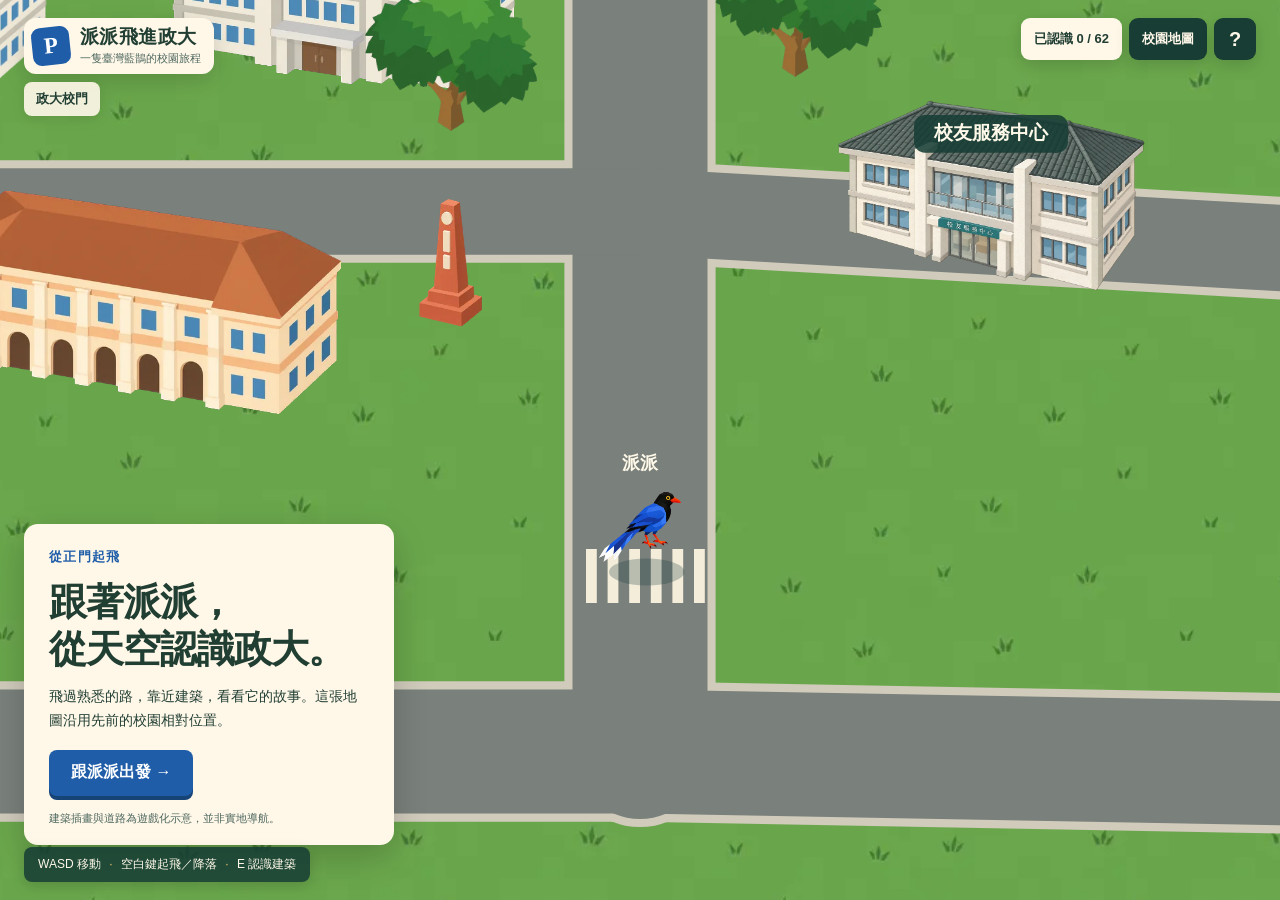
==== commit 29a4466f: "feat: restore PaiPai campus as home while preserving v16 games" ====
--- a/index.html
+++ b/index.html
@@ -1,25 +1,14 @@
 <!doctype html>
-<html lang="zh-Hant"><head><meta charset="utf-8"><meta name="viewport" content="width=device-width,initial-scale=1,viewport-fit=cover"><meta name="theme-color" content="#254a38"><title>穿山甲出沒 · 溪邊篇</title><link rel="icon" href="data:,"><link rel="stylesheet" href="./style.css?v=16"><link rel="stylesheet" href="./meadow.css?v=16"></head>
-<body><main class="game-shell meadow">
-<canvas id="game" tabindex="0" aria-label="穿山甲出沒溪邊篇。拖曳或方向鍵移動，E 互動，按住 C 躲藏。"></canvas>
-<header class="m-hud">
- <div id="stamina" role="img" aria-label="體力 100%"><span aria-hidden="true">🐜</span></div>
- <p id="quest">黑貓想要：烤香腸</p>
- <button id="help" aria-label="怎麼玩">?</button>
-</header>
-<button id="backpack" aria-label="打開背包"><span aria-hidden="true">🎒</span><b>0</b></button>
-<section id="pack-panel" hidden aria-label="背包"><header><strong>背包</strong><small>點食物就會吃掉，回體力</small><button id="pack-close" aria-label="關上背包">×</button></header><div id="pack-slots"></div></section>
-<p id="danger" role="status" hidden></p>
-<p id="toast" class="toast" role="status" hidden></p>
-<section id="forage" hidden aria-label="吃螞蟻"><header><strong>吃螞蟻</strong><span>吃到 <b data-score>0</b> 隻</span></header><canvas aria-label="點螞蟻吃掉；別點紅色兵蟻"></canvas><i data-time></i><p data-hint>點黑色的螞蟻，別點紅色的兵蟻</p></section>
-<div id="touch-controls" hidden><div id="joystick" aria-hidden="true"><span></span></div><p id="touch-hint">按住畫面任何地方拖曳移動</p><div class="touch-actions"><button id="touch-interact">互動</button><button id="touch-curl" aria-label="按住躲藏">躲藏</button></div></div>
-<section id="intro" class="m-card"><span class="chapter">穿山甲出沒 / 溪邊篇</span><h1>醉夢溪旁，<br>大家都在野餐。</h1><p>趁人打瞌睡、低頭滑手機，偷走他們的點心。<br>被看到就逃進花叢，或衝回左下角的洞穴。<br>黑貓在洞口等你，她有三件事要拜託。</p><button id="start" disabled>素材載入中…</button><small><a href="./classic.html">舊版：全校地圖 ↗</a></small></section>
-<section id="finish" class="m-card" hidden><span class="chapter">溪邊篇完成</span><h1>整片草地，<br>都認得你了。</h1><p>黑貓的三個委託全部完成。下一塊區域：宿舍區，製作中。<br>你可以繼續在溪邊偷吃、吃螞蟻。</p><button id="finish-continue">繼續在溪邊玩</button></section>
-<dialog id="cat-dialog" aria-labelledby="cat-title"><div class="quest-conversation"><img src="assets/campus/quest-cat.webp" alt="黑貓" width="64"><div><span>洞口的黑貓</span><h2 id="cat-title"></h2><p id="cat-text"></p></div></div><button id="cat-close" autofocus>知道了 →</button></dialog>
-<dialog id="help-dialog" aria-labelledby="help-title"><button id="close-help" aria-label="關閉">×</button><h2 id="help-title">怎麼玩</h2>
- <p><b>移動</b>：按住畫面任何地方拖曳（電腦用方向鍵或 WASD）。<br><b>互動</b>：靠近東西時按「互動」（E）：偷點心、翻垃圾桶、吃螞蟻、和黑貓說話。<br><b>躲藏</b>：在花叢裡按住「躲藏」（C），沒人看得到你。</p>
- <p>人頭上的泡泡：Z 是在睡覺，手機是在低頭，這時才偷得到。泡泡變橘色代表他快抬頭了。當著人的面偷，會被追。</p>
- <p>左上圓圈是體力，走路會慢慢用掉；打開左下背包點食物就能吃。被抓到會被沒收食物、送回洞穴；逃進洞穴就安全。</p>
-</dialog>
-<div id="rotate" aria-live="polite"><span aria-hidden="true">📱</span><strong>轉成橫向更好玩</strong><small>穿山甲出沒是為橫向手機設計的</small></div>
-</main><script type="module" src="./src/meadow/main.mjs?v=16"></script></body></html>
+<html lang="zh-Hant"><head><meta charset="utf-8"><meta name="viewport" content="width=device-width,initial-scale=1,viewport-fit=cover"><meta name="theme-color" content="#183d35"><title>派派飛進政大 · 校園探索</title><link rel="icon" href="data:,"><link rel="stylesheet" href="./paipai.css?v=17"></head>
+<body><main class="game-shell">
+ <canvas id="campus" tabindex="0" aria-label="派派校園探索。WASD 或方向鍵移動，空白鍵起飛與降落，E 認識附近建築。"></canvas>
+ <header class="topbar"><div class="identity"><span class="identity-mark" aria-hidden="true">P</span><div><strong>派派飛進政大</strong><small>一隻臺灣藍鵲的校園旅程</small></div></div><div class="top-actions"><span id="visited-count" class="count">已認識 0 / 62</span><button id="map-button" type="button">校園地圖</button><button id="help-button" type="button" aria-label="操作說明">?</button></div></header>
+ <section id="welcome" class="welcome"><span class="chapter">從正門起飛</span><h1>跟著派派，<br>從天空認識政大。</h1><p>飛過熟悉的路，靠近建築，看看它的故事。這張地圖沿用先前的校園相對位置。</p><button id="begin" type="button" disabled>載入校園中…</button><small>建築插畫與道路為遊戲化示意，並非實地導航。</small></section>
+ <aside id="place-card" class="place-card" hidden aria-live="polite"><button id="card-close" type="button" aria-label="關閉建築介紹">×</button><span id="card-zone" class="card-zone"></span><h2 id="card-name"></h2><p id="card-clue"></p><div class="card-footer"><span id="card-status"></span><a id="card-source" target="_blank" rel="noopener noreferrer">看政大記憶網 ↗</a></div></aside>
+ <div id="hint" class="hint">WASD 移動 <span>·</span> 空白鍵起飛／降落 <span>·</span> E 認識建築</div>
+ <div id="location" class="location">政大校門</div>
+ <div class="controls" hidden><div id="joystick" class="joystick" role="group" aria-label="拖曳搖桿移動"><span></span></div><div class="control-actions"><button id="inspect" type="button">認識<br>建築</button><button id="flight" type="button" aria-pressed="false"><span id="flight-symbol" aria-hidden="true">↑</span><span id="flight-label">起飛</span></button></div></div>
+ <dialog id="map-dialog" class="map-dialog" aria-labelledby="map-title"><div class="dialog-header"><div><h2 id="map-title">校園地圖</h2><p>跟著派派，把每個地點變成自己的足跡。</p></div><button id="map-close" type="button" aria-label="關閉地圖">×</button></div><div class="map-content"><div class="map-scene"><canvas id="map-canvas" aria-label="政大校園遊戲化相對位置地圖"></canvas><p>地圖為遊戲化示意；點選右側建築，派派會在場景裡標出目的地。</p></div><div class="directory"><label for="place-search">找一棟建築</label><input id="place-search" type="search" placeholder="例如：四維堂、圖書館" autocomplete="off"><div id="place-list"></div></div></div></dialog>
+ <dialog id="help-dialog" class="help-dialog" aria-labelledby="help-title"><button id="help-close" type="button" aria-label="關閉說明">×</button><h2 id="help-title">和派派一起飛</h2><p>鍵盤用 WASD 或方向鍵移動；空白鍵切換起飛／降落，E 認識附近建築。手機拖曳左下搖桿，右下按鈕控制飛行與認識建築。</p><p>飛起來能越過建築與溪流，鏡頭也會拉遠。接近建築就能收藏足跡；點地圖裡的建築可設成下一站。</p><p>建築說明引用政大記憶網。已有外觀線索與尚待照片核實的部分會分別註明。進度只存這個瀏覽器。</p><a href="./classic.html">穿山甲 · 全校冒險 ↗</a><a href="./meadow.html">穿山甲 · 溪邊篇 ↗</a></dialog>
+ <p id="live" class="sr-only" aria-live="polite"></p>
+ </main><script type="module" src="./src/paipai.mjs?v=17"></script></body></html>
--- a/paipai.css
+++ b/paipai.css
@@ -0,0 +1 @@
+:root{--forest:#183d35;--deep:#102f2c;--paper:#fff8e9;--ink:#213e33;--muted:#4d675e;--blue:#1f5da8;--gold:#edbf69;--line:#d9decf;font-family:"Avenir Next","PingFang TC","Noto Sans TC",sans-serif;color:var(--ink);background:var(--forest)}*{box-sizing:border-box}body{margin:0}.game-shell{position:relative;width:100vw;height:100dvh;min-height:420px;overflow:hidden;background:#5f9e4a}canvas#campus{display:block;width:100%;height:100%;outline:none}button,input{font:inherit}button{cursor:pointer}button:focus-visible,a:focus-visible,input:focus-visible,canvas:focus-visible{outline:3px solid var(--gold);outline-offset:3px}.topbar{position:absolute;top:0;left:0;right:0;display:flex;align-items:flex-start;justify-content:space-between;gap:14px;padding:18px 24px;pointer-events:none}.topbar>*{pointer-events:auto}.identity{display:flex;align-items:center;gap:10px;background:var(--paper);padding:8px 13px 8px 8px;border-radius:12px;box-shadow:0 7px 22px #00000025}.identity-mark{display:grid;place-items:center;background:var(--blue);color:white;font-family:Georgia,serif;font-size:23px;font-weight:800;width:38px;height:38px;border-radius:9px;transform:rotate(-6deg)}.identity strong{display:block;font-size:19px;line-height:1.15;letter-spacing:.02em}.identity small{display:block;margin-top:3px;font-size:11px;color:var(--muted)}.top-actions{display:flex;align-items:center;gap:7px}.top-actions>*{border:0;border-radius:9px;background:var(--forest);color:var(--paper);padding:10px 13px;min-height:42px;box-shadow:0 5px 16px #00000024;font-size:13px;font-weight:750}.top-actions button:hover,.control-actions button:hover{background:#2d6154}.top-actions #help-button{width:42px;padding:0;font-size:20px}.count{display:grid;place-items:center;background:var(--paper);color:var(--ink)}.welcome{position:absolute;left:24px;bottom:55px;width:min(370px,calc(100vw - 48px));padding:23px 25px 19px;border-radius:14px;background:var(--paper);box-shadow:0 12px 34px #00000032}.chapter{color:var(--blue);font-size:13px;font-weight:800;letter-spacing:.1em}.welcome h1{font-family:"Iowan Old Style","Songti TC",serif;font-size:clamp(29px,3vw,38px);line-height:1.23;letter-spacing:-.025em;margin:13px 0 12px}.welcome p{line-height:1.7;font-size:14px;margin:0 0 17px}.welcome button{border:0;border-radius:8px;background:var(--blue);color:white;font-size:16px;font-weight:800;padding:12px 22px;min-height:46px;box-shadow:0 4px 0 #164477}.welcome button:hover:not(:disabled){background:#286ec0}.welcome button:disabled{opacity:.6;cursor:wait}.welcome small{display:block;color:var(--muted);font-size:11px;margin-top:14px;line-height:1.5}.hint{position:absolute;bottom:18px;left:24px;color:var(--paper);background:#173e35df;border-radius:8px;padding:9px 14px;font-size:12px;box-shadow:0 4px 14px #00000025}.hint span{padding:0 5px;color:var(--gold)}.location{position:absolute;top:82px;left:24px;background:#fff8e9e8;padding:8px 12px;border-radius:8px;font-size:13px;font-weight:800;box-shadow:0 3px 14px #00000018}.place-card{position:absolute;right:24px;bottom:24px;width:min(330px,calc(100vw - 48px));padding:19px 21px;background:var(--paper);border-radius:13px;box-shadow:0 12px 36px #00000038}.place-card[hidden]{display:none}.place-card #card-close{position:absolute;top:9px;right:10px;border:0;background:transparent;color:var(--muted);font-size:23px;width:32px;height:32px}.card-zone{font-size:12px;font-weight:800;color:var(--blue)}.place-card h2{font-family:"Iowan Old Style","Songti TC",serif;font-size:27px;margin:7px 0 8px;line-height:1.2}.place-card p{font-size:14px;line-height:1.6;margin:0 0 15px}.card-footer{border-top:1px solid var(--line);padding-top:11px;display:flex;align-items:center;justify-content:space-between;gap:12px;font-size:12px}.card-footer span{font-weight:700;color:var(--muted)}.card-footer a{font-weight:800;color:var(--blue);text-underline-offset:3px}.controls{position:absolute;bottom:30px;left:24px;right:24px;display:flex;justify-content:flex-end;align-items:end;pointer-events:none}.controls>*{pointer-events:auto}.joystick{display:none;width:96px;height:96px;border-radius:50%;background:#183d35ae;border:2px solid #fff8e9a8;touch-action:none;align-items:center;justify-content:center}.joystick span{width:43px;height:43px;border-radius:50%;background:var(--paper);box-shadow:0 4px 12px #00000044;transition:transform .12s cubic-bezier(.2,.8,.2,1)}.joystick.held span{transition:none}.control-actions{display:flex;gap:10px;align-items:end}.control-actions button{border:2px solid var(--paper);background:var(--forest);color:var(--paper);border-radius:50%;width:65px;height:65px;font-size:13px;font-weight:800;box-shadow:0 5px 18px #00000032}.control-actions #flight{width:80px;height:80px;display:flex;align-items:center;justify-content:center;flex-direction:column;gap:0}.control-actions #flight[aria-pressed=true]{background:var(--blue)}#flight-symbol{font-size:25px;line-height:1}.controls[hidden]{display:none}.map-dialog,.help-dialog{border:0;border-radius:15px;background:var(--paper);color:var(--ink);box-shadow:0 25px 70px #0000007d;padding:0}.map-dialog::backdrop,.help-dialog::backdrop{background:#102f2cb5}.map-dialog{width:min(1050px,calc(100vw - 36px));max-height:min(720px,calc(100dvh - 36px))}.dialog-header{display:flex;align-items:start;justify-content:space-between;padding:23px 28px 18px;border-bottom:1px solid var(--line)}.dialog-header h2{font:700 29px "Iowan Old Style","Songti TC",serif;margin:0 0 3px}.dialog-header p{font-size:13px;color:var(--muted);margin:0}.dialog-header button,.help-dialog>button{border:0;background:transparent;color:var(--ink);font-size:29px;line-height:1;width:36px;height:36px}.map-content{display:grid;grid-template-columns:minmax(0,1.35fr) minmax(265px,.7fr);gap:0;min-height:400px}.map-scene{padding:20px 22px 15px;background:#e7efdc;display:flex;flex-direction:column}.map-scene canvas{display:block;width:100%;height:auto;aspect-ratio:13/9;border-radius:8px;background:#6ba35a}.map-scene p{font-size:12px;color:var(--muted);line-height:1.5;margin:10px 0 0}.directory{padding:20px;max-height:560px;overflow:auto}.directory label{display:block;font-size:13px;font-weight:800;margin-bottom:7px}.directory input{display:block;width:100%;border:1px solid var(--line);border-radius:8px;background:#fffdf4;color:var(--ink);padding:10px 12px;font-size:14px}.directory #place-list{margin-top:13px}.place-row{display:flex;align-items:center;justify-content:space-between;width:100%;text-align:left;border:0;border-bottom:1px solid var(--line);background:transparent;color:var(--ink);padding:11px 5px;font-size:14px}.place-row:hover{background:#e5ecd5}.place-row small{color:var(--muted);font-size:11px}.help-dialog{width:min(480px,calc(100vw - 36px));padding:27px 30px}.help-dialog>button{float:right}.help-dialog h2{font:700 30px "Iowan Old Style","Songti TC",serif;margin:0 0 13px}.help-dialog p{font-size:14px;line-height:1.75}.help-dialog a{display:inline-block;margin-top:8px;color:var(--blue);font-weight:750;text-underline-offset:4px}.sr-only{position:absolute;width:1px;height:1px;overflow:hidden;clip:rect(0,0,0,0)}::selection{background:var(--gold);color:var(--ink)}@media(max-width:650px){.topbar{padding:12px;gap:5px}.identity{padding:6px 8px 6px 6px;gap:6px}.identity-mark{width:28px;height:28px;font-size:17px}.identity strong{font-size:13px}.identity small{font-size:11px}.top-actions{gap:4px}.top-actions>*{min-height:36px;padding:6px 8px;font-size:11px}.top-actions #help-button{width:34px;font-size:17px}.count{display:none}.location{top:62px;left:12px;font-size:11px;padding:6px 8px}.welcome{left:12px;right:12px;bottom:136px;width:auto;padding:18px 20px}.welcome h1{font-size:30px}.welcome p{font-size:13px}.welcome small{font-size:12px}.hint{display:none}.place-card{right:12px;left:12px;bottom:122px;width:auto;padding:14px 17px}.place-card h2{font-size:23px}.place-card p{font-size:13px}.controls{left:18px;right:18px;bottom:calc(18px + env(safe-area-inset-bottom));justify-content:space-between}.joystick{display:flex}.control-actions button{width:54px;height:54px;font-size:11px}.control-actions #flight{width:68px;height:68px}.map-dialog{width:calc(100vw - 18px);max-height:calc(100dvh - 18px)}.dialog-header{padding:17px}.dialog-header h2{font-size:23px}.map-content{display:block;max-height:calc(100dvh - 100px);overflow:auto}.map-scene{padding:11px}.map-scene canvas{aspect-ratio:13/8}.directory{padding:15px;max-height:none}.help-dialog{padding:21px}}@media(prefers-reduced-motion:reduce){.joystick span{transition:none}}
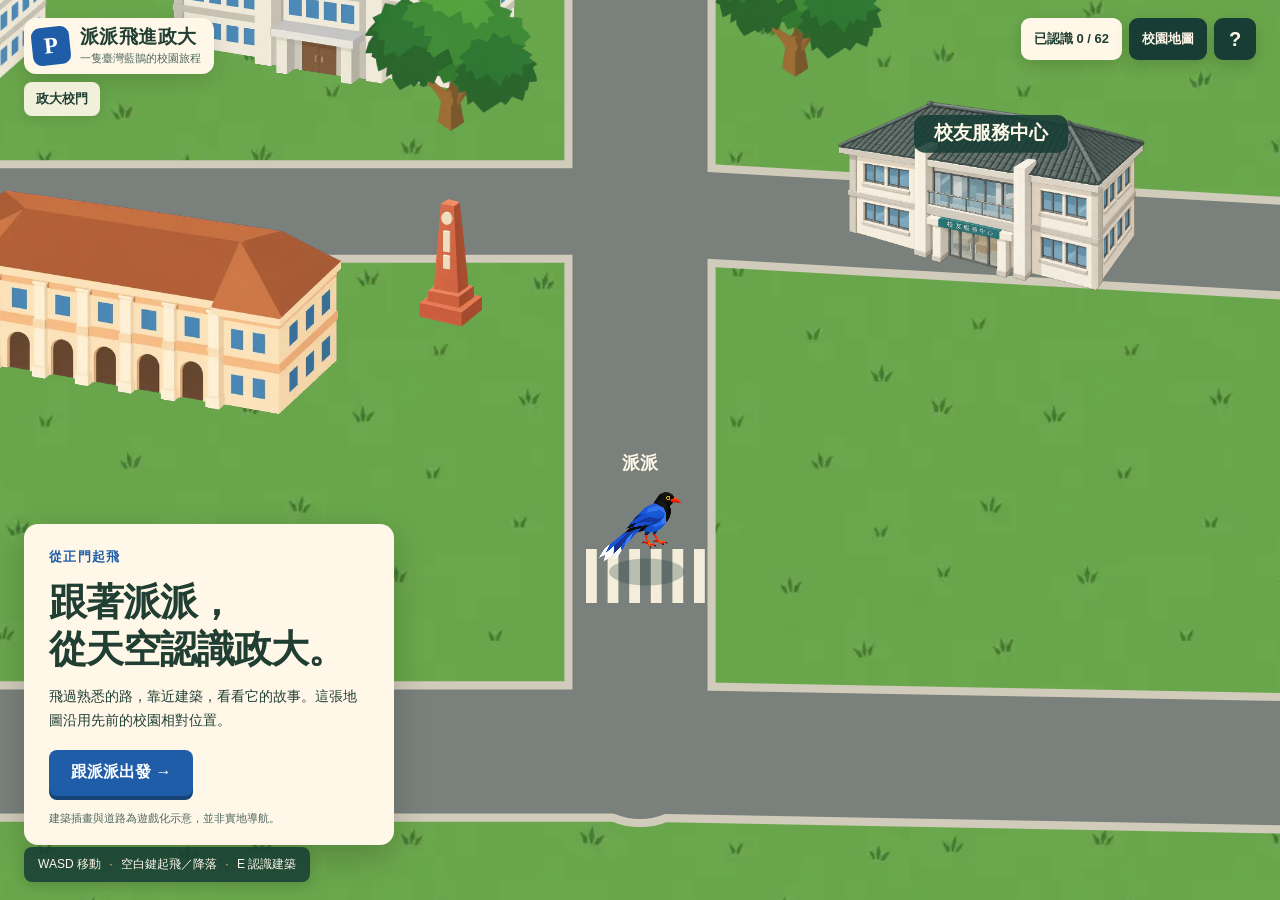
==== commit a637505b: "Keep PaiPai body steady while walking" ====
--- a/index.html
+++ b/index.html
@@ -11,4 +11,4 @@
  <dialog id="map-dialog" class="map-dialog" aria-labelledby="map-title"><div class="dialog-header"><div><h2 id="map-title">校園地圖</h2><p>跟著派派，把每個地點變成自己的足跡。</p></div><button id="map-close" type="button" aria-label="關閉地圖">×</button></div><div class="map-content"><div class="map-scene"><canvas id="map-canvas" aria-label="政大校園遊戲化相對位置地圖"></canvas><p>地圖為遊戲化示意；點選右側建築，派派會在場景裡標出目的地。</p></div><div class="directory"><label for="place-search">找一棟建築</label><input id="place-search" type="search" placeholder="例如：四維堂、圖書館" autocomplete="off"><div id="place-list"></div></div></div></dialog>
  <dialog id="help-dialog" class="help-dialog" aria-labelledby="help-title"><button id="help-close" type="button" aria-label="關閉說明">×</button><h2 id="help-title">和派派一起飛</h2><p>鍵盤用 WASD 或方向鍵移動；空白鍵切換起飛／降落，E 認識附近建築。手機拖曳左下搖桿，右下按鈕控制飛行與認識建築。</p><p>飛起來能越過建築與溪流，鏡頭也會拉遠。接近建築就能收藏足跡；點地圖裡的建築可設成下一站。</p><p>建築說明引用政大記憶網。已有外觀線索與尚待照片核實的部分會分別註明。進度只存這個瀏覽器。</p><a href="./classic.html">穿山甲 · 全校冒險 ↗</a><a href="./meadow.html">穿山甲 · 溪邊篇 ↗</a></dialog>
  <p id="live" class="sr-only" aria-live="polite"></p>
- </main><script type="module" src="./src/paipai.mjs?v=17"></script></body></html>
+ </main><script type="module" src="./src/paipai.mjs?v=20"></script></body></html>
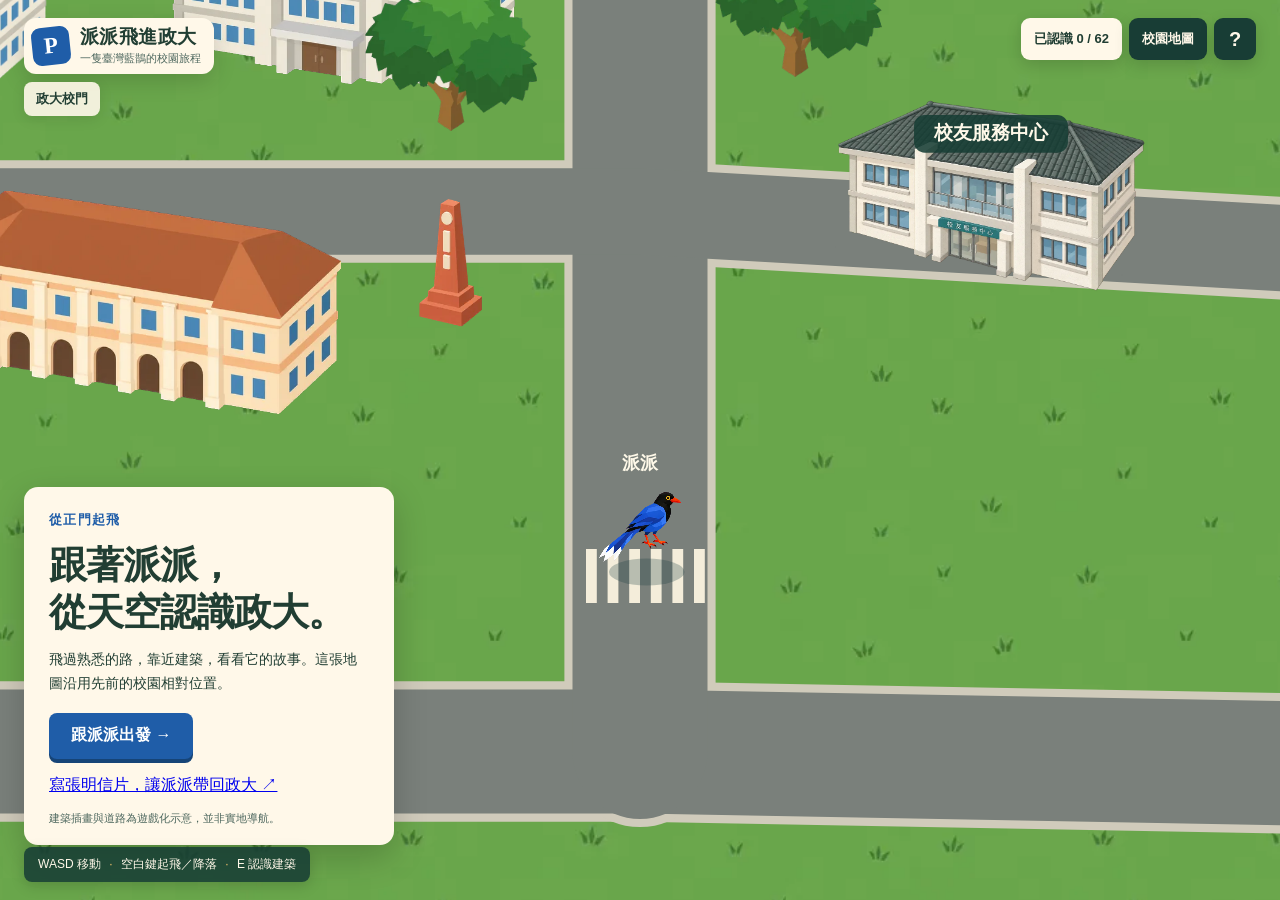
==== commit ea96e129: "Add PaiPai world postcard demo with local delivery journey" ====
--- a/index.html
+++ b/index.html
@@ -3,12 +3,12 @@
 <body><main class="game-shell">
  <canvas id="campus" tabindex="0" aria-label="派派校園探索。WASD 或方向鍵移動，空白鍵起飛與降落，E 認識附近建築。"></canvas>
  <header class="topbar"><div class="identity"><span class="identity-mark" aria-hidden="true">P</span><div><strong>派派飛進政大</strong><small>一隻臺灣藍鵲的校園旅程</small></div></div><div class="top-actions"><span id="visited-count" class="count">已認識 0 / 62</span><button id="map-button" type="button">校園地圖</button><button id="help-button" type="button" aria-label="操作說明">?</button></div></header>
- <section id="welcome" class="welcome"><span class="chapter">從正門起飛</span><h1>跟著派派，<br>從天空認識政大。</h1><p>飛過熟悉的路，靠近建築，看看它的故事。這張地圖沿用先前的校園相對位置。</p><button id="begin" type="button" disabled>載入校園中…</button><small>建築插畫與道路為遊戲化示意，並非實地導航。</small></section>
+ <section id="welcome" class="welcome"><span class="chapter">從正門起飛</span><h1>跟著派派，<br>從天空認識政大。</h1><p>飛過熟悉的路，靠近建築，看看它的故事。這張地圖沿用先前的校園相對位置。</p><button id="begin" type="button" disabled>載入校園中…</button><a href="./postcards.html" style="display:block;margin-top:16px">寫張明信片，讓派派帶回政大 ↗</a><small>建築插畫與道路為遊戲化示意，並非實地導航。</small></section>
  <aside id="place-card" class="place-card" hidden aria-live="polite"><button id="card-close" type="button" aria-label="關閉建築介紹">×</button><span id="card-zone" class="card-zone"></span><h2 id="card-name"></h2><p id="card-clue"></p><div class="card-footer"><span id="card-status"></span><a id="card-source" target="_blank" rel="noopener noreferrer">看政大記憶網 ↗</a></div></aside>
  <div id="hint" class="hint">WASD 移動 <span>·</span> 空白鍵起飛／降落 <span>·</span> E 認識建築</div>
  <div id="location" class="location">政大校門</div>
  <div class="controls" hidden><div id="joystick" class="joystick" role="group" aria-label="拖曳搖桿移動"><span></span></div><div class="control-actions"><button id="inspect" type="button">認識<br>建築</button><button id="flight" type="button" aria-pressed="false"><span id="flight-symbol" aria-hidden="true">↑</span><span id="flight-label">起飛</span></button></div></div>
  <dialog id="map-dialog" class="map-dialog" aria-labelledby="map-title"><div class="dialog-header"><div><h2 id="map-title">校園地圖</h2><p>跟著派派，把每個地點變成自己的足跡。</p></div><button id="map-close" type="button" aria-label="關閉地圖">×</button></div><div class="map-content"><div class="map-scene"><canvas id="map-canvas" aria-label="政大校園遊戲化相對位置地圖"></canvas><p>地圖為遊戲化示意；點選右側建築，派派會在場景裡標出目的地。</p></div><div class="directory"><label for="place-search">找一棟建築</label><input id="place-search" type="search" placeholder="例如：四維堂、圖書館" autocomplete="off"><div id="place-list"></div></div></div></dialog>
- <dialog id="help-dialog" class="help-dialog" aria-labelledby="help-title"><button id="help-close" type="button" aria-label="關閉說明">×</button><h2 id="help-title">和派派一起飛</h2><p>鍵盤用 WASD 或方向鍵移動；空白鍵切換起飛／降落，E 認識附近建築。手機拖曳左下搖桿，右下按鈕控制飛行與認識建築。</p><p>飛起來能越過建築與溪流，鏡頭也會拉遠。接近建築就能收藏足跡；點地圖裡的建築可設成下一站。</p><p>建築說明引用政大記憶網。已有外觀線索與尚待照片核實的部分會分別註明。進度只存這個瀏覽器。</p><a href="./classic.html">穿山甲 · 全校冒險 ↗</a><a href="./meadow.html">穿山甲 · 溪邊篇 ↗</a></dialog>
+ <dialog id="help-dialog" class="help-dialog" aria-labelledby="help-title"><button id="help-close" type="button" aria-label="關閉說明">×</button><h2 id="help-title">和派派一起飛</h2><p>鍵盤用 WASD 或方向鍵移動；空白鍵切換起飛／降落，E 認識附近建築。手機拖曳左下搖桿，右下按鈕控制飛行與認識建築。</p><p>飛起來能越過建築與溪流，鏡頭也會拉遠。接近建築就能收藏足跡；點地圖裡的建築可設成下一站。</p><p>建築說明引用政大記憶網。已有外觀線索與尚待照片核實的部分會分別註明。進度只存這個瀏覽器。</p><a href="./postcards.html">派派的世界郵局 · 明信片 Demo ↗</a><a href="./classic.html">穿山甲 · 全校冒險 ↗</a><a href="./meadow.html">穿山甲 · 溪邊篇 ↗</a></dialog>
  <p id="live" class="sr-only" aria-live="polite"></p>
  </main><script type="module" src="./src/paipai.mjs?v=20"></script></body></html>
